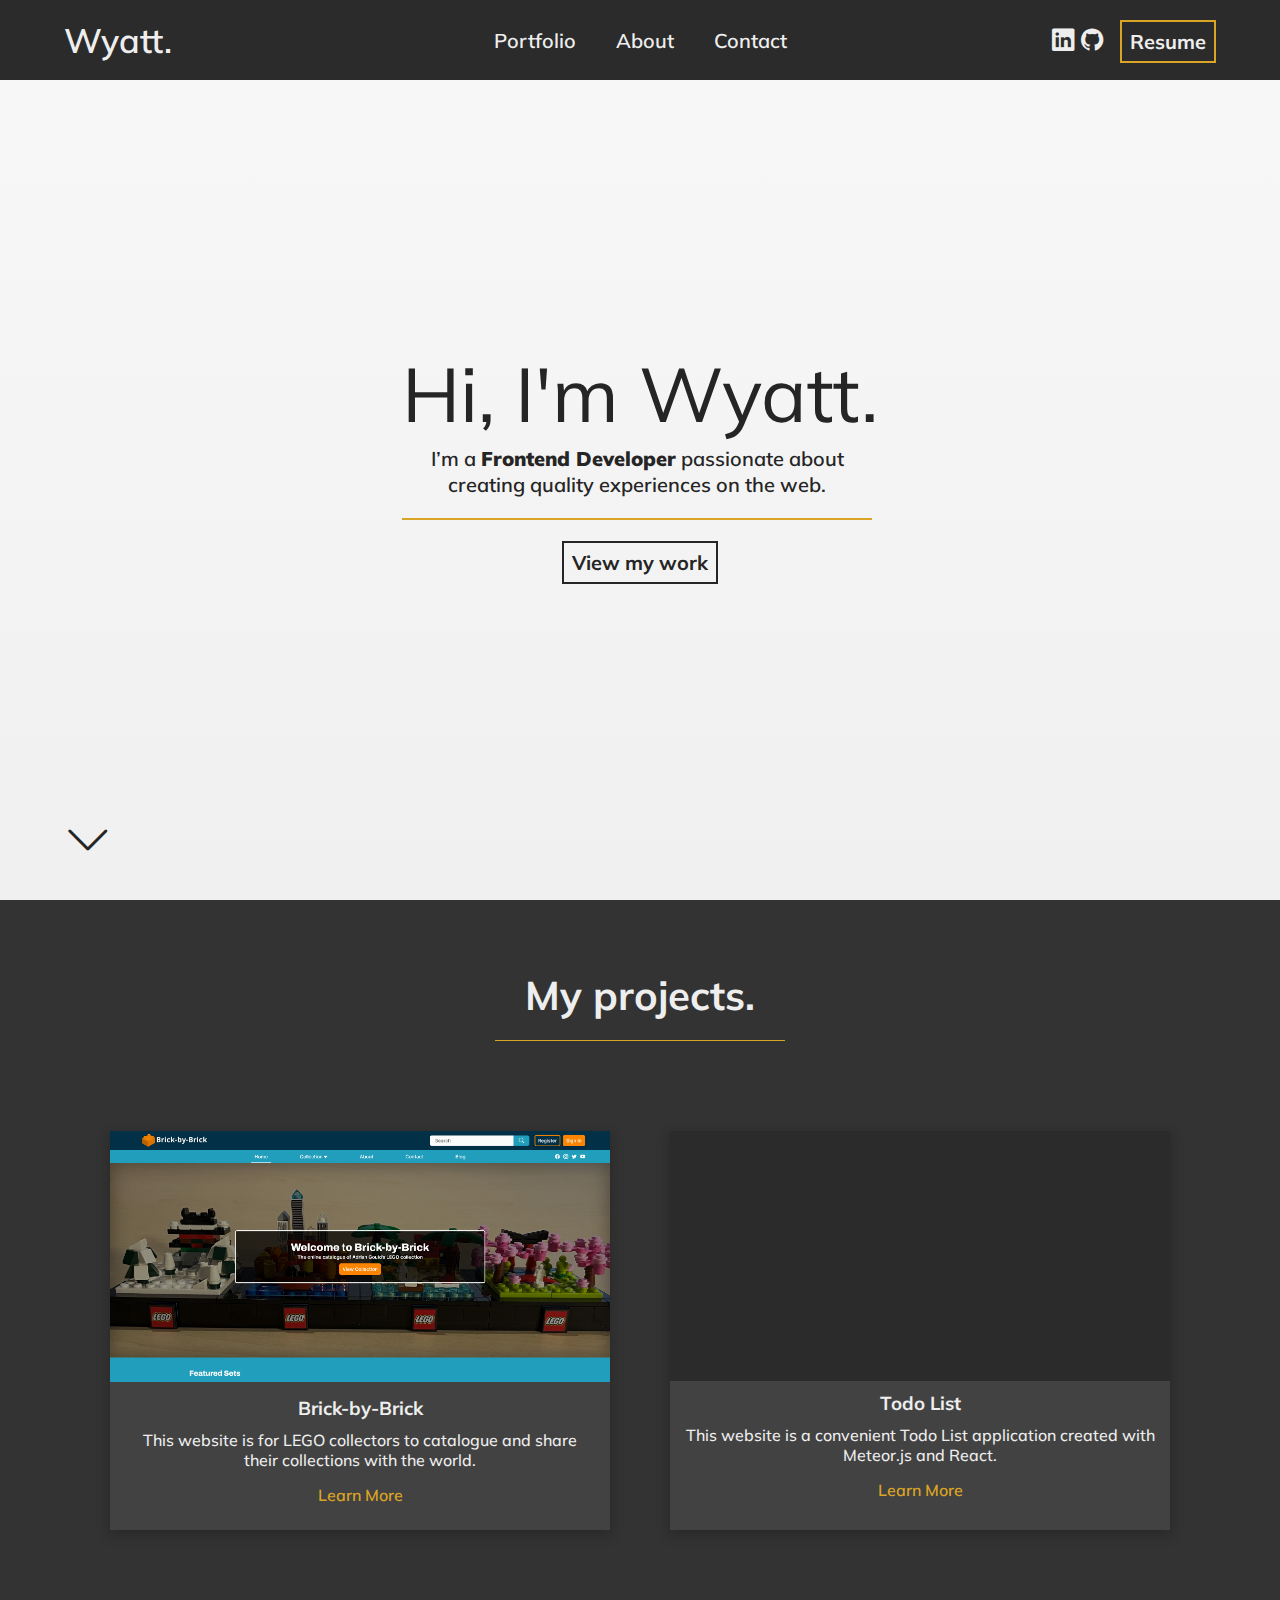
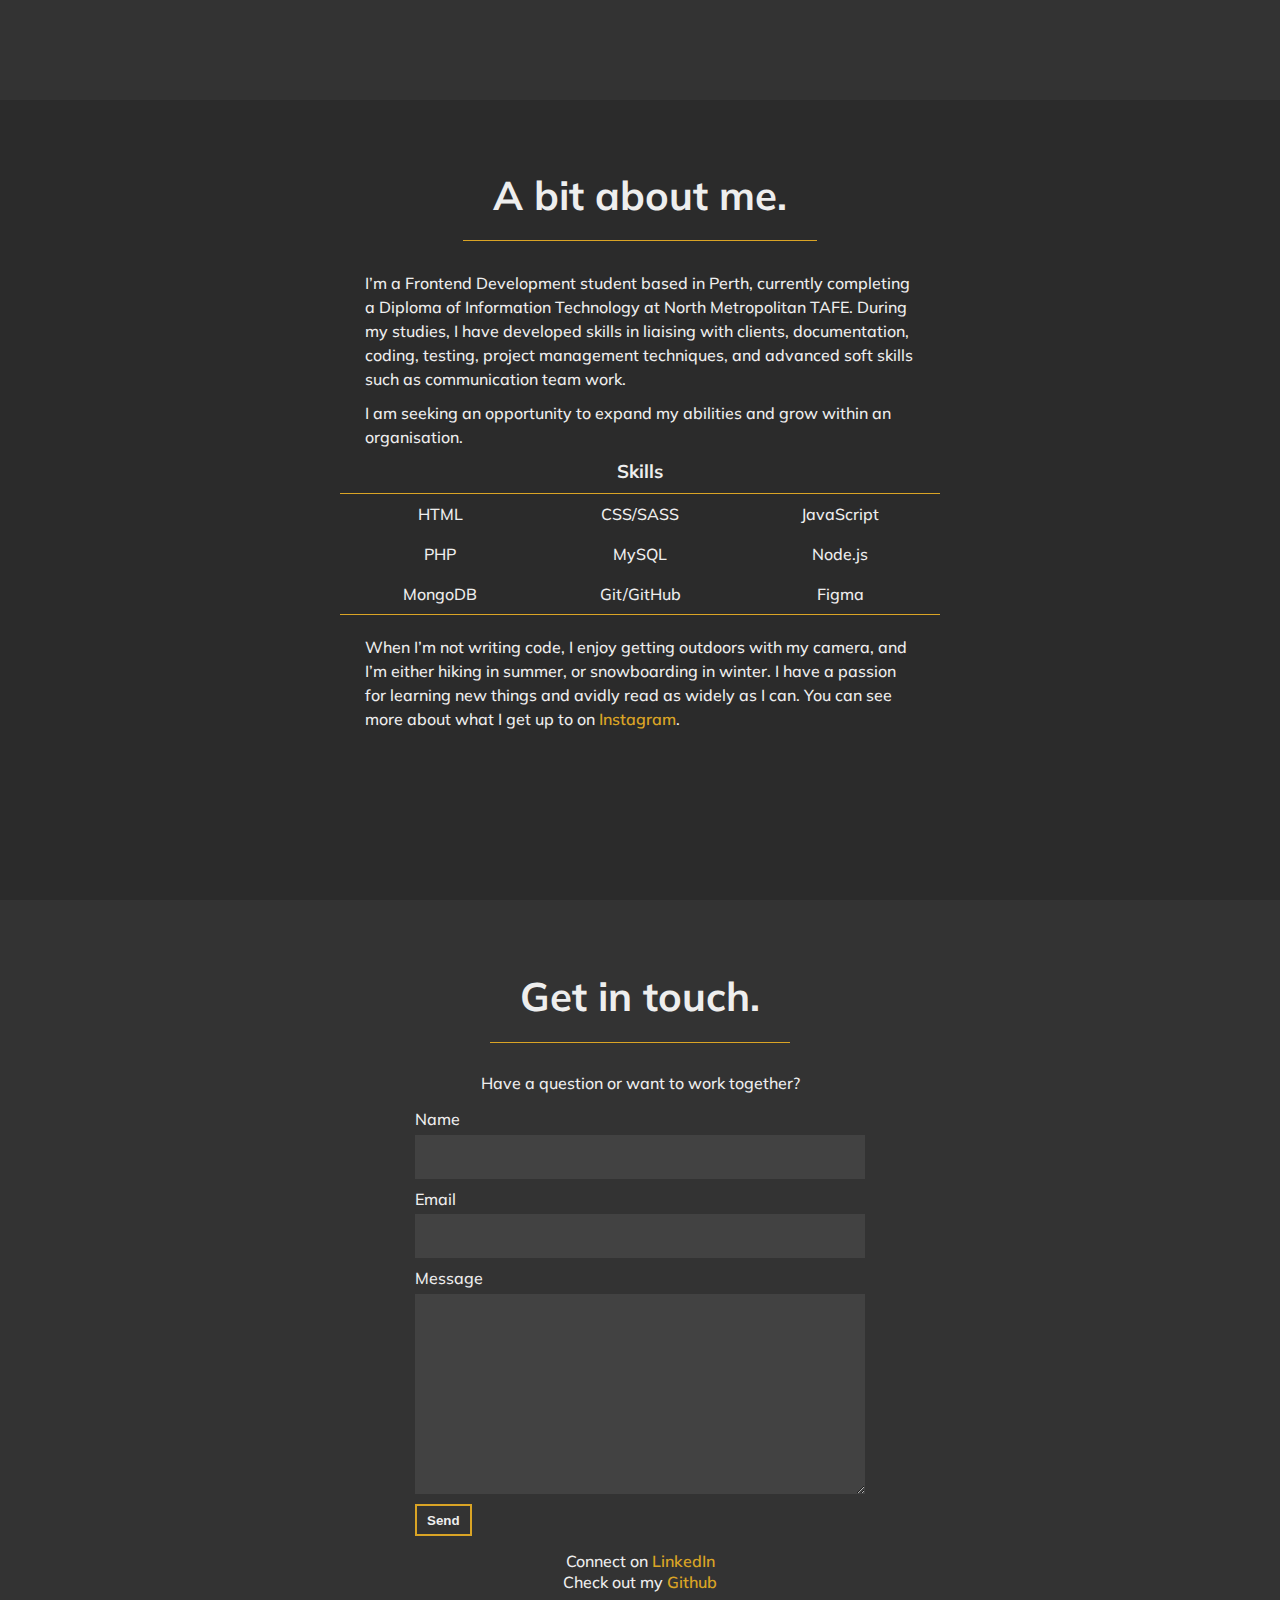
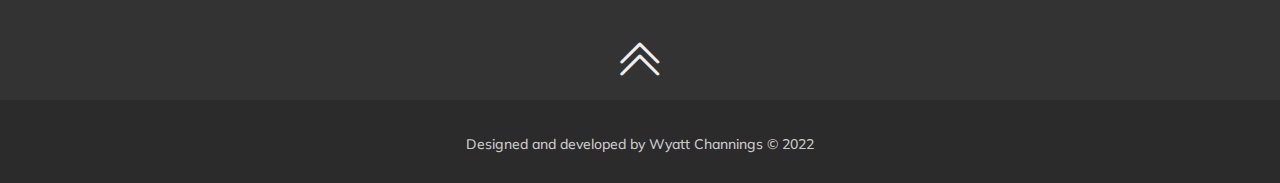
==== index.html @ 1bb948c7 "Update CSS styles and add JavaScript" ====
<!DOCTYPE html>
<html lang="en">

<head>
    <meta charset="UTF-8">
    <meta http-equiv="X-UA-Compatible" content="IE=edge">
    <meta name="viewport" content="width=device-width, initial-scale=1.0">
    <link rel="stylesheet" href="./css/styles.css">
    <link rel="stylesheet" href="https://cdn.jsdelivr.net/npm/bootstrap-icons@1.9.1/font/bootstrap-icons.css">
    <title>Wyatt Channings</title>
</head>

<body>
    <main>
        <header>
            <div class="container">
                <nav>
                    <a class="logo" href="#">Wyatt.</a>
                    <ul id="navLinks">
                        <li><a class="link" href="#portfolio">Portfolio</a></li>
                        <li><a class="link" href="#about">About</a></li>
                        <li><a class="link" href="#contact">Contact</a></li>
                    </ul>
                    <div>
                        <a class="icon" href="https://www.linkedin.com/in/wyatt-channings/" target="_blank"
                            rel="noopener noreferrer" aria-label="LinkedIn" title="LinkedIn"><i
                                class="bi bi-linkedin"></i></a>
                        <a class="icon" href="https://github.com/00Wyatt" target="_blank" rel="noopener noreferrer"
                            aria-label="GitHub" title="GitHub"><i class="bi bi-github"></i></a>
                        <a class="resume btn btn-primary" href="#">Resume</a>
                    </div>
                    <a id="hamburger" class="hamburger" href="#"><i class="bi bi-list"></i></a>
                </nav>
            </div>
        </header>
        <section id="hero" class="hero">
            <div class="container">
                <div class="content">
                    <h1>Hi, I'm Wyatt.</h1>
                    <p>
                        I’m a <span>Frontend Developer</span> passionate about
                        creating quality experiences on the web.
                    </p>
                    <a class="btn btn-grey" href="#portfolio">View my work</a>
                </div>
                <div class="chevron">
                    <i class="bi bi-chevron-down"></i>
                </div>
            </div>
        </section>
        <section id="portfolio" class="portfolio">
            <div class="container">
                <div class="heading">
                    <h2>My projects.</h2>
                </div>
                <div class="cards">
                    <div class="card">
                        <a href="#portfolio"><img src="./assets/bb-screenshot.png" alt="Brick-by-Brick screenshot."></a>
                        <div class="card-text">
                            <h3><a class="link" href="https://00wyatt.github.io/brick-by-brick-prototype/"
                                    target="_blank" rel="noopener noreferrer">Brick-by-Brick</a></h3>
                            <p>This website is for LEGO collectors to catalogue and share their collections with the
                                world.</p>
                            <a class="link-u" href="#">Learn More</a>
                        </div>
                    </div>
                    <div class="card">
                        <div class="placeholder"></div>
                        <div class="card-text">
                            <h3><a class="link" href="#">Todo List</a></h3>
                            <p>This website is a convenient Todo List application created with Meteor.js and React.</p>
                            <a class="link-u" href="#">Learn More</a>
                        </div>
                    </div>
                </div>
            </div>
        </section>
        <section id="about" class="about">
            <div class="container">
                <div class="heading">
                    <h2>A bit about me.</h2>
                </div>
                <div class="content">
                    <p>I’m a Frontend Development student based in Perth, currently completing a Diploma of
                        Information
                        Technology at North Metropolitan TAFE. During my studies, I have developed skills in
                        liaising
                        with clients, documentation, coding, testing, project management techniques, and advanced
                        soft
                        skills such as communication team work.</p>
                    <p>I am seeking an opportunity to expand my abilities and grow within an organisation.</p>
                    <div>
                        <h3>Skills</h3>
                        <ul class="skills">
                            <li>HTML</li>
                            <li>CSS/SASS</li>
                            <li>JavaScript</li>
                            <li>PHP</li>
                            <li>MySQL</li>
                            <li>Node.js</li>
                            <li>MongoDB</li>
                            <li>Git/GitHub</li>
                            <li>Figma</li>
                        </ul>
                    </div>
                    <p>When I’m not writing code, I enjoy getting outdoors with my camera, and I’m either hiking in
                        summer, or snowboarding in winter. I have a passion for learning new things and avidly read
                        as
                        widely as I can. You can see more about what I get up to on <a class="link-u"
                            href="https://www.instagram.com/wyatt.channings/" target="_blank"
                            rel="noopener noreferrer">Instagram</a>.</p>
                </div>
            </div>
        </section>
        <section id="contact" class="contact">
            <div class="container">
                <div class="heading">
                    <h2>Get in touch.</h2>
                </div>
                <div class="content">
                    <p>Have a question or want to work together?</p>
                    <form id="form" action="https://formsubmit.co/wyattchannings+site@gmail.com" method="POST">
                        <!-- Redirect -->
                        <input type="hidden" name="_next" value="https://wyattchannings.com#contact">
                        <!-- Honeypot -->
                        <input type="text" name="_honey" style="display:none">
                        <!-- Disable reCAPTCHA -->
                        <input type="hidden" name="_captcha" value="false">
                        <!-- Email template -->
                        <input type="hidden" name="_template" value="box">
                        <label for="name">Name</label>
                        <input type="text" id="name" name="name" required>
                        <label for="email">Email</label>
                        <input type="email" id="email" name="email" required>
                        <label for="message">Message</label>
                        <textarea id="message" name="message" required></textarea>
                        <button class="btn btn-primary" type="submit">Send</button>
                    </form>
                    <p>Connect on <a class="link-u" href="https://www.linkedin.com/in/wyatt-channings/" target="_blank"
                            rel="noopener noreferrer">LinkedIn</a></p>
                    <p>Check out my <a class="link-u" href="https://github.com/00Wyatt" target="_blank"
                            rel="noopener noreferrer">Github</a></p>
                </div>
            </div>
            <div class="chevron">
                <a href="#"><i class="bi bi-chevron-double-up"></i></a>
            </div>
        </section>
        <footer>
            <div class="container">
                <p>Designed and developed by Wyatt Channings © 2022</p>
            </div>
        </footer>
    </main>
    <script src="./js/script.js"></script>
</body>

</html>
---- css/styles.css ----
@import url("https://fonts.googleapis.com/css2?family=Mulish:wght@300;400;500;600;700;800;900&display=swap");

/* CSS Custom Properties */
:root {
    --background-0: #2b2b2b;
    --background-1: #333333;
    --background-hero: #f0f0f0;
    --background-card: #424242;
    --text-white: #eee;
    --text-grey-0: #252525;
    --text-grey-1: #cacaca;
    --primary: #daa425;
    --secondary: #00b0ef;
    --scroll-thumb: #6d6d6d;
    --scroll-thumb-h: #929292;
    --header-height: 80px;
}

/* Boilerplate */

html {
    font-size: 100%;
    box-sizing: border-box;
    scroll-behavior: smooth;
}
*,
*::before,
*::after {
    box-sizing: inherit;
    margin: 0;
    padding: 0;
}
body {
    color: var(--text-white);
    font-family: "Mulish", sans-serif;
    font-size: 1rem; /* 16px */
    font-weight: 500;
}
a,
a:visited,
a:active {
    text-decoration: none;
}
li {
    list-style: none;
}

/* Globals */

h2 {
    font-size: 1.875rem; /* 30px */
}
.container {
    width: 90%;
    margin: 0 auto;
    display: grid;
}
.heading {
    margin: 70px auto 30px;
    padding: 0 30px 20px;
    border-bottom: 1px solid var(--primary);
}
.content {
    justify-self: center;
    margin-bottom: 60px;
}
.icon {
    margin-right: 2px;
    color: var(--text-white);
    font-size: 1.4rem;
    transition: color 150ms ease-in-out;
}
.icon:hover {
    color: var(--primary);
}
.link {
    color: var(--text-white);
    transition: color 150ms ease-in-out;
}
.link:hover {
    color: var(--primary);
}
.link-u {
    color: var(--primary);
    font-weight: 600;
}
.link-u:hover {
    text-decoration: underline;
}
.btn {
    background: none;
    padding: 7px 8px;
    font-weight: 700;
    transition: all 150ms ease-in-out;
}
.btn-primary {
    color: var(--text-white);
    border: 2px solid var(--primary);
}
.btn-primary:hover {
    background: var(--primary);
    color: var(--background-0);
}
.btn-grey {
    color: var(--text-grey-0);
    border: 2px solid var(--text-grey-0);
}
.btn-grey:hover {
    background: var(--text-grey-0);
    color: var(--text-white);
}
.chevron {
    position: absolute;
    bottom: 0;
    font-size: 3rem; /* 48px */
}
@media all and (min-width: 500px) {
    h2 {
        font-size: 2.5rem; /* 40px */
    }
}

/* Scrollbar */

::-webkit-scrollbar {
    width: 10px;
}
::-webkit-scrollbar-track {
    background: var(--background-0);
}
::-webkit-scrollbar-thumb {
    background: var(--scroll-thumb);
    border-radius: 10px;
}
::-webkit-scrollbar-thumb:hover {
    background: var(--scroll-thumb-h);
}

/* Header */

header {
    background: var(--background-0);
}
header nav {
    display: grid;
    grid-template-columns: 1fr 1fr;
    grid-auto-rows: minmax(var(--header-height), auto);
    align-items: center;
    font-size: 1.25rem; /* 20px */
    font-weight: 600;
}
header .logo {
    justify-self: start;
    color: var(--text-white);
    font-size: 2.125rem; /* 34px */
}
header ul {
    grid-row: 2;
    display: none;
    padding-bottom: 8px;
}
header li {
    padding: 3px 0;
}
header nav > div {
    display: none;
    justify-self: end;
}
header .resume {
    margin-left: 10px;
}
header .hamburger {
    justify-self: end;
    color: var(--text-white);
    font-size: 1.75rem; /* 28px */
    transition: color 150ms ease-in-out;
}
header .hamburger:hover {
    color: var(--primary);
}
header .open {
    display: flex;
    flex-direction: column;
}
@media all and (min-width: 700px) {
    header ul {
        grid-column: 2;
        grid-row: 1;
        display: flex;
        flex-direction: row;
        justify-content: center;
        gap: 40px;
        padding-bottom: 0;
    }
    header li {
        padding: 0;
    }
    header .hamburger {
        display: none;
    }
    header .open {
        flex-direction: row;
    }
}
@media all and (min-width: 900px) {
    header nav {
        grid-template-columns: 1fr 2fr 1fr;
    }
    header nav > div {
        display: block;
    }
}

/* Hero section */

.hero {
    min-height: calc(100vh - var(--header-height));
    background: var(--background-hero);
    background-image: linear-gradient(180deg, rgba(255, 255, 255, 0.5), rgba(255, 255, 255, 0));
    color: var(--text-grey-0);
    position: relative;
    display: grid;
    align-items: center;
    font-size: 1.0625rem; /* 17px */
    text-align: center;
}
.hero .content {
    padding-bottom: 30px;
    margin-bottom: 30px;
}
.hero h1 {
    margin-bottom: 5px;
    font-size: 3.5rem; /* 56px */
    font-weight: 400;
}
.hero p {
    max-width: 29.375rem; /* 470px */
    margin-bottom: 30px;
    padding-bottom: 20px;
    border-bottom: 2px solid var(--primary);
    font-weight: 600;
    line-height: 1.3;
}
.hero p span {
    font-weight: 900;
}
.hero a {
    justify-self: center;
}
.hero .chevron {
    margin-bottom: 30px;
}
@media all and (min-width: 500px) {
    .hero {
        font-size: 1.25rem; /* 20px */
    }
    .hero h1 {
        font-size: 4.25rem; /* 68px */
    }
}
@media all and (min-width: 900px) {
    .hero .content {
        padding: 0 50px 30px;
    }
    .hero h1 {
        font-size: 4.75rem; /* 76px */
    }
}

/* Portfolio section */

.portfolio {
    min-height: 800px;
    background: var(--background-1);
    text-align: center;
}
.portfolio .cards {
    margin: 20px 0 60px;
    display: flex;
    flex-direction: column;
    justify-content: center;
    gap: 60px;
}
.portfolio .card {
    margin: 0 auto;
    max-width: 500px;
    background: var(--background-card);
    box-shadow: 0 4px 12px 2px rgba(0, 0, 0, 0.2);
    transition: 0.3s;
    overflow: hidden;
}
.portfolio .card:hover {
    transform: scale(1.01);
    box-shadow: 0 6px 20px 5px rgba(0, 0, 0, 0.3);
}
.portfolio img {
    width: 100%;
    transition: 0.6s;
}
.portfolio img:hover {
    transform: scale(1.01);
}
.portfolio .placeholder {
    height: 250px;
    background: var(--background-0);
}
.portfolio .card-text {
    padding: 10px 15px 25px;
}
.portfolio h3 {
    margin-bottom: 10px;
}
.portfolio h3:hover {
    color: var(--primary);
}
.portfolio p {
    margin-bottom: 15px;
}
@media all and (min-width: 900px) {
    .portfolio .cards {
        margin: 60px 0;
        flex-direction: row;
    }
    .portfolio .card {
        margin: 0;
    }
}

/* About section */

.about {
    min-height: 800px;
    background: var(--background-0);
}
.about .content {
    max-width: 600px;
}
.about p {
    margin-bottom: 10px;
    padding: 0 25px;
    line-height: 1.5;
}
.about h3 {
    text-align: center;
    margin: 10px 0;
}
.about .skills {
    margin-bottom: 20px;
    display: grid;
    border-top: 1px solid var(--primary);
    border-bottom: 1px solid var(--primary);
}
.about .skills li {
    padding: 5px 0;
    text-align: center;
}
@media all and (min-width: 500px) {
    .about .skills li {
        padding: 10px 20px;
    }
    .about .skills {
        grid-template-columns: 1fr 1fr 1fr;
    }
}

/* Contact section */

.contact {
    min-height: 800px;
    background: var(--background-1);
    position: relative;
    text-align: center;
    line-height: 1.3;
}
.contact .content {
    width: 100%;
}
.contact form {
    display: grid;
    margin: 15px 0;
}
.contact label {
    margin-bottom: 5px;
    text-align: start;
}
.contact input,
.contact textarea {
    width: 100%;
    background: var(--background-card);
    color: var(--text-white);
    margin-bottom: 10px;
    padding: 12px;
    border: none;
    font-size: inherit;
    font-family: inherit;
}
.contact textarea {
    min-height: 200px;
}
.contact button {
    justify-self: start;
    padding: 7px 10px 6px;
    cursor: pointer;
}
.contact > a {
    color: var(--text-white);
    transition: color 150ms ease-in-out;
}
.contact > a:hover {
    color: var(--primary);
}
.contact .chevron {
    width: 100%;
    margin-bottom: 10px;
}
.contact .chevron a {
    color: var(--text-white);
    transition: color 150ms ease-in-out;
}
.contact .chevron a:hover {
    color: var(--primary);
}
@media all and (min-width: 500px) {
    .contact .content {
        width: 450px;
    }
}

/* Footer */

footer {
    background: var(--background-0);
    color: var(--text-grey-1);
    text-align: center;
    font-size: 0.875rem; /* 14px */
}
footer p {
    margin: 35px 0 30px;
}

/*
    Add working contact form
    Finish about section
   
    Figure out how to display portfolio project descriptions

*/
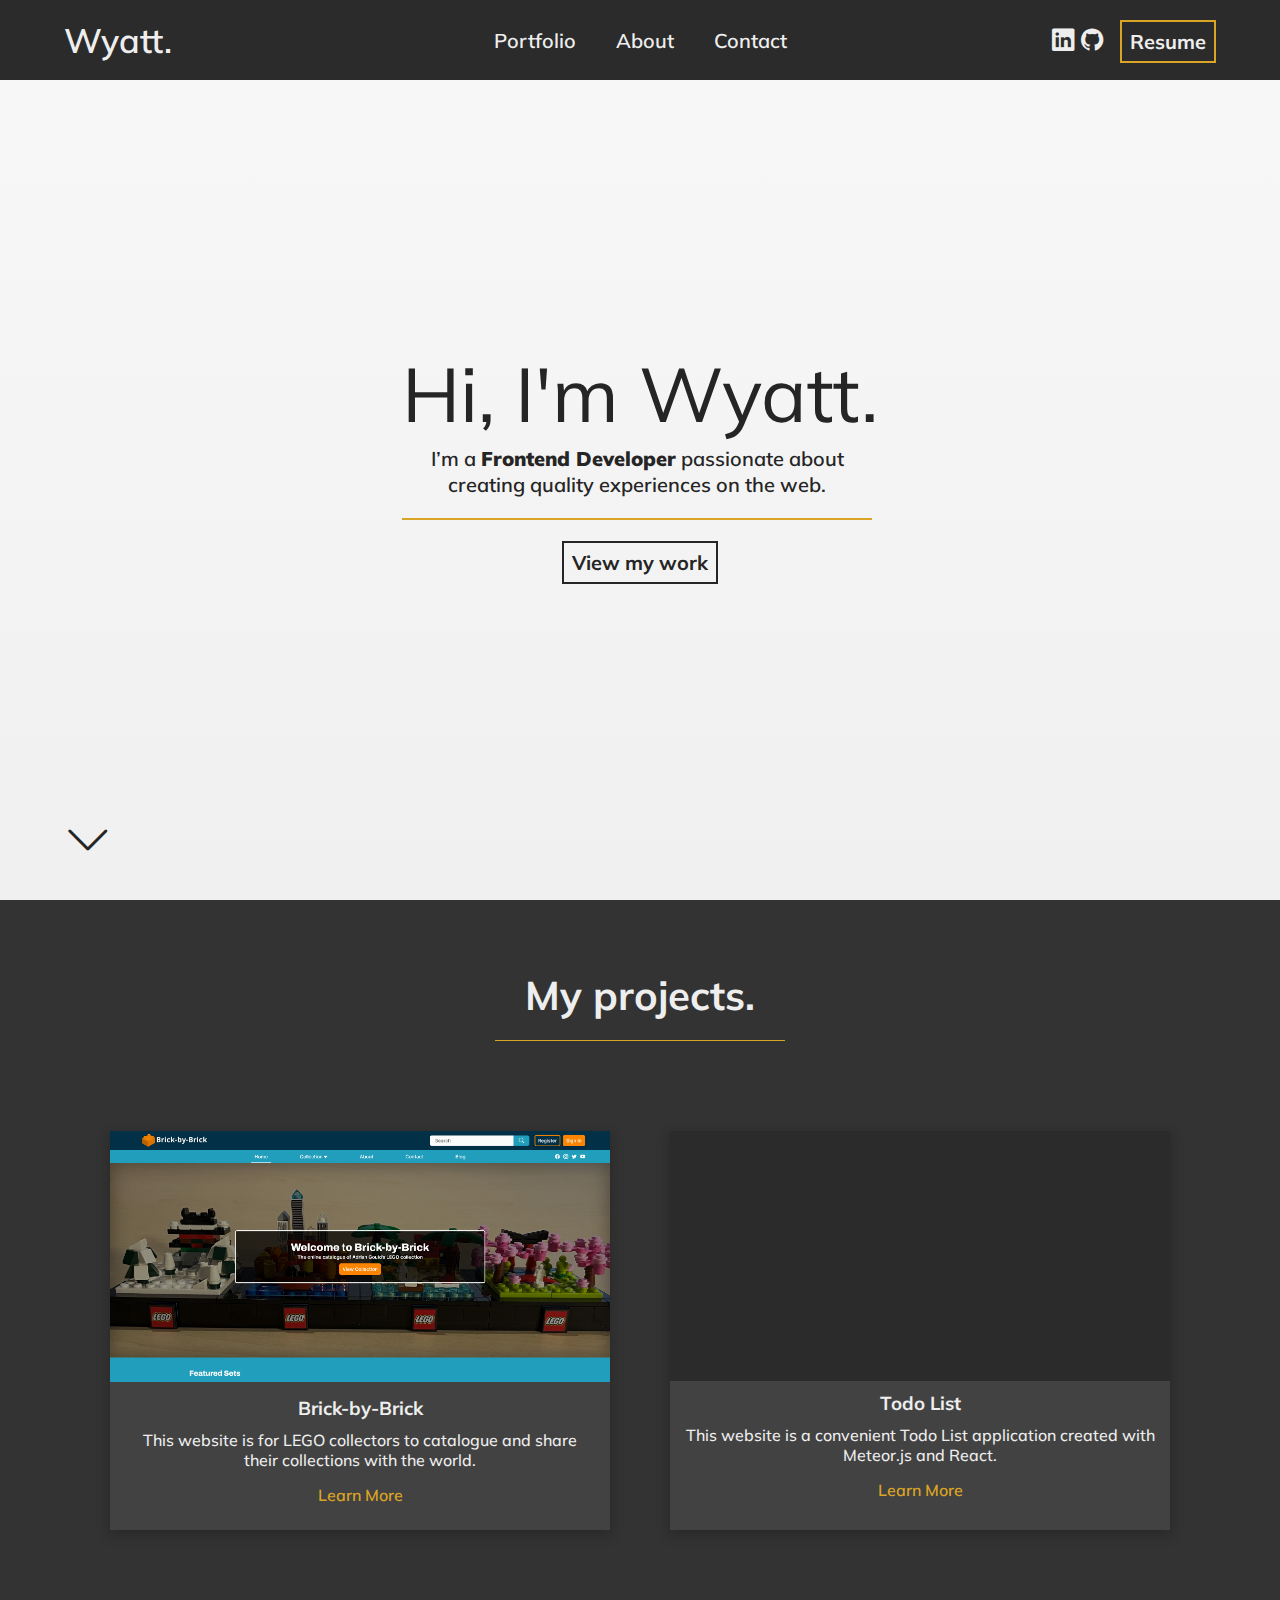
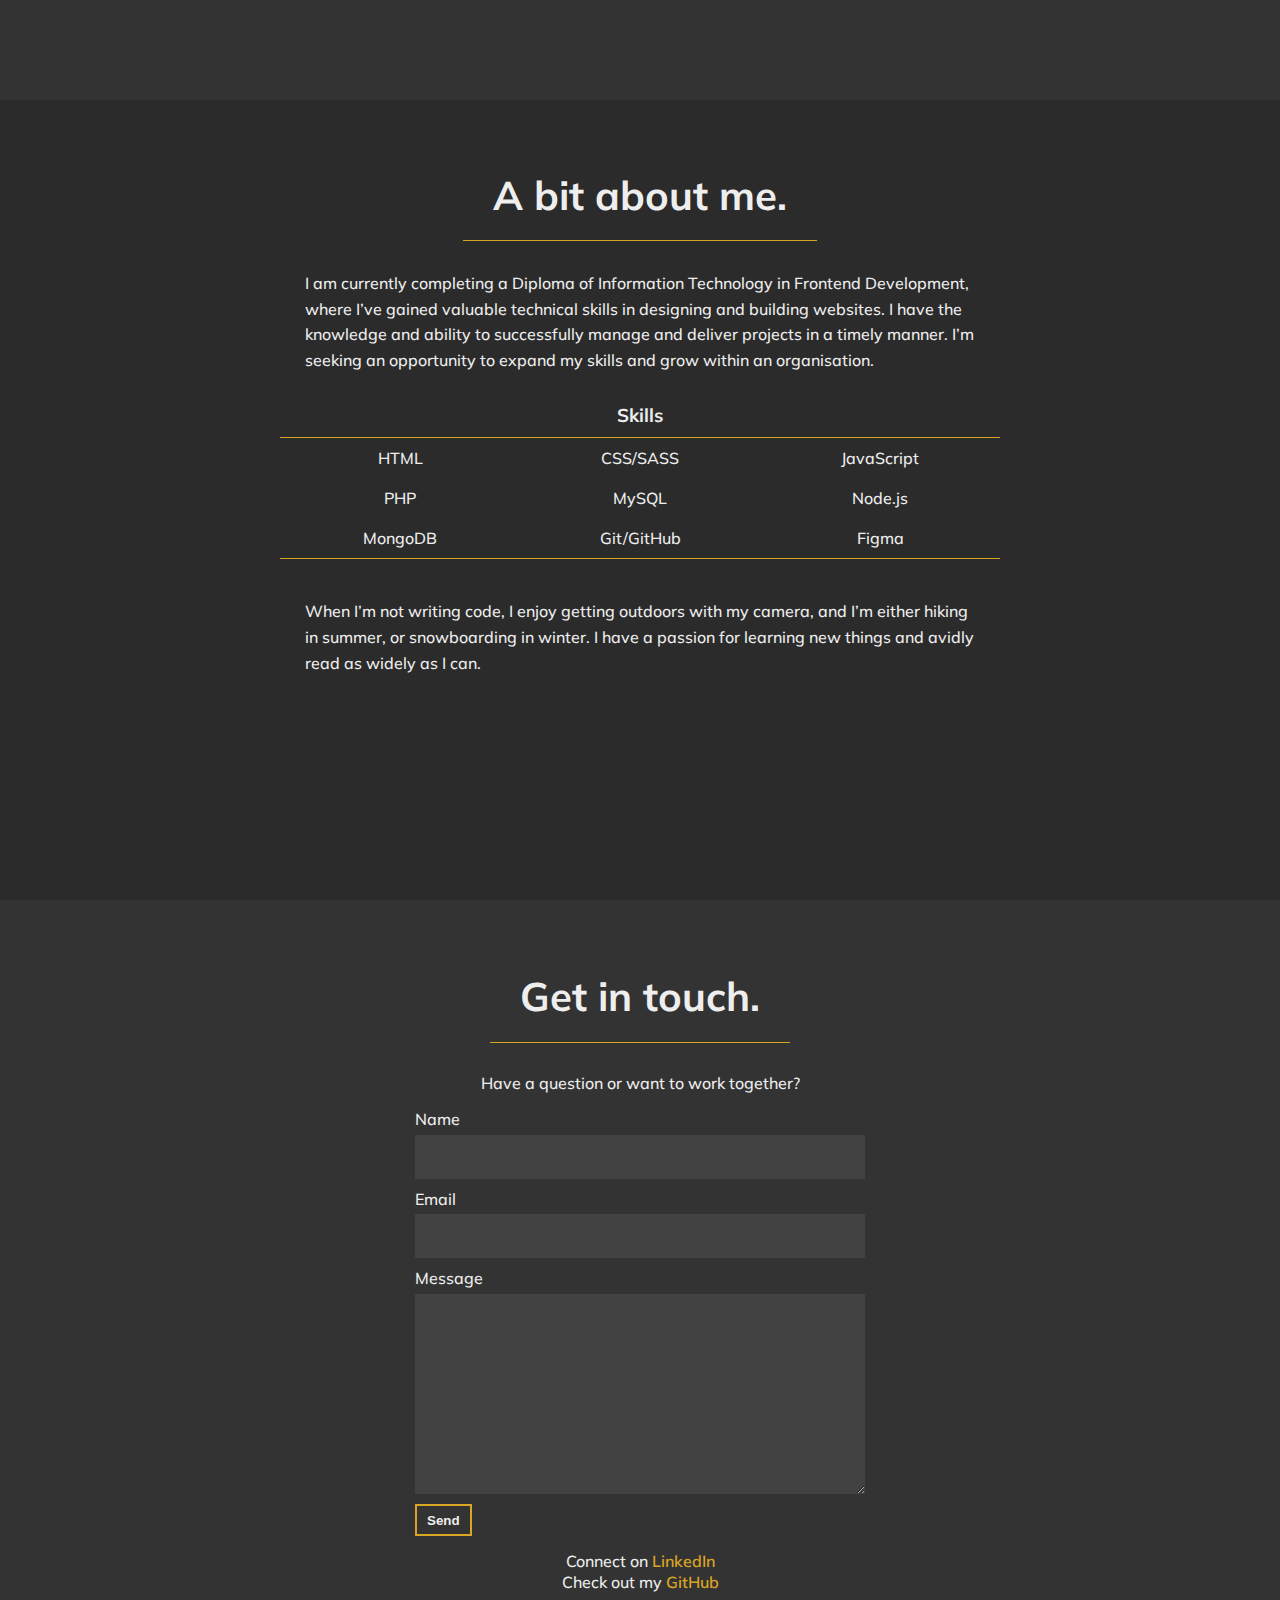
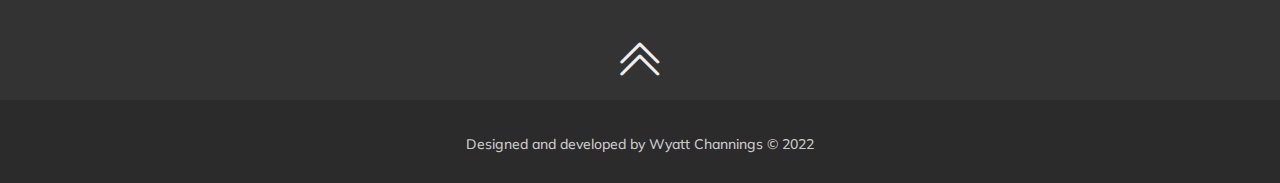
==== commit f2e1e029: "Add skip to content link" ====
--- a/index.html
+++ b/index.html
@@ -13,6 +13,7 @@
 <body>
     <main>
         <header>
+            <a class="skip-link" href='#hero'>Skip to content</a>
             <div class="container">
                 <nav>
                     <a class="logo" href="#">Wyatt.</a>
@@ -81,14 +82,11 @@
                     <h2>A bit about me.</h2>
                 </div>
                 <div class="content">
-                    <p>I’m a Frontend Development student based in Perth, currently completing a Diploma of
-                        Information
-                        Technology at North Metropolitan TAFE. During my studies, I have developed skills in
-                        liaising
-                        with clients, documentation, coding, testing, project management techniques, and advanced
-                        soft
-                        skills such as communication team work.</p>
-                    <p>I am seeking an opportunity to expand my abilities and grow within an organisation.</p>
+                    <p>I am currently completing a Diploma of Information Technology in Frontend Development, where I’ve
+                        gained valuable technical skills in designing and building websites. I have the knowledge and
+                        ability to successfully manage and deliver projects in a timely manner. I’m seeking an
+                        opportunity to expand my skills and grow within an organisation.</p>
+                    <p></p>
                     <div>
                         <h3>Skills</h3>
                         <ul class="skills">
@@ -105,10 +103,7 @@
                     </div>
                     <p>When I’m not writing code, I enjoy getting outdoors with my camera, and I’m either hiking in
                         summer, or snowboarding in winter. I have a passion for learning new things and avidly read
-                        as
-                        widely as I can. You can see more about what I get up to on <a class="link-u"
-                            href="https://www.instagram.com/wyatt.channings/" target="_blank"
-                            rel="noopener noreferrer">Instagram</a>.</p>
+                        as widely as I can.</p>
                 </div>
             </div>
         </section>
@@ -119,7 +114,7 @@
                 </div>
                 <div class="content">
                     <p>Have a question or want to work together?</p>
-                    <form id="form" action="https://formsubmit.co/wyattchannings+site@gmail.com" method="POST">
+                    <form id="form" action="https://formsubmit.co/3c68556da94d174965e6408ddc34e238" method="POST">
                         <!-- Redirect -->
                         <input type="hidden" name="_next" value="https://wyattchannings.com#contact">
                         <!-- Honeypot -->
@@ -139,7 +134,7 @@
                     <p>Connect on <a class="link-u" href="https://www.linkedin.com/in/wyatt-channings/" target="_blank"
                             rel="noopener noreferrer">LinkedIn</a></p>
                     <p>Check out my <a class="link-u" href="https://github.com/00Wyatt" target="_blank"
-                            rel="noopener noreferrer">Github</a></p>
+                            rel="noopener noreferrer">GitHub</a></p>
                 </div>
             </div>
             <div class="chevron">
@@ -155,4 +150,4 @@
     <script src="./js/script.js"></script>
 </body>
 
-</html>
+</html>--- a/css/styles.css
+++ b/css/styles.css
@@ -141,6 +141,19 @@
 header {
     background: var(--background-0);
 }
+header .skip-link {
+    background: var(--primary);
+    color: var(--background-0);
+    position: absolute;
+    padding: 15px 20px;
+    font-weight: 600;
+    border: 2px solid var(--background-0);
+    transform: translateY(-100%);
+    transition: transform 0.3s;
+}
+.skip-link:focus {
+    transform: translateY(0%);
+}
 header nav {
     display: grid;
     grid-template-columns: 1fr 1fr;
@@ -333,19 +346,19 @@
     background: var(--background-0);
 }
 .about .content {
-    max-width: 600px;
+    max-width: 720px;
 }
 .about p {
     margin-bottom: 10px;
     padding: 0 25px;
-    line-height: 1.5;
+    line-height: 1.6;
 }
 .about h3 {
     text-align: center;
-    margin: 10px 0;
+    margin: 30px 0 10px;
 }
 .about .skills {
-    margin-bottom: 20px;
+    margin-bottom: 40px;
     display: grid;
     border-top: 1px solid var(--primary);
     border-bottom: 1px solid var(--primary);
@@ -437,11 +450,3 @@
 footer p {
     margin: 35px 0 30px;
 }
-
-/*
-    Add working contact form
-    Finish about section
-   
-    Figure out how to display portfolio project descriptions
-
-*/
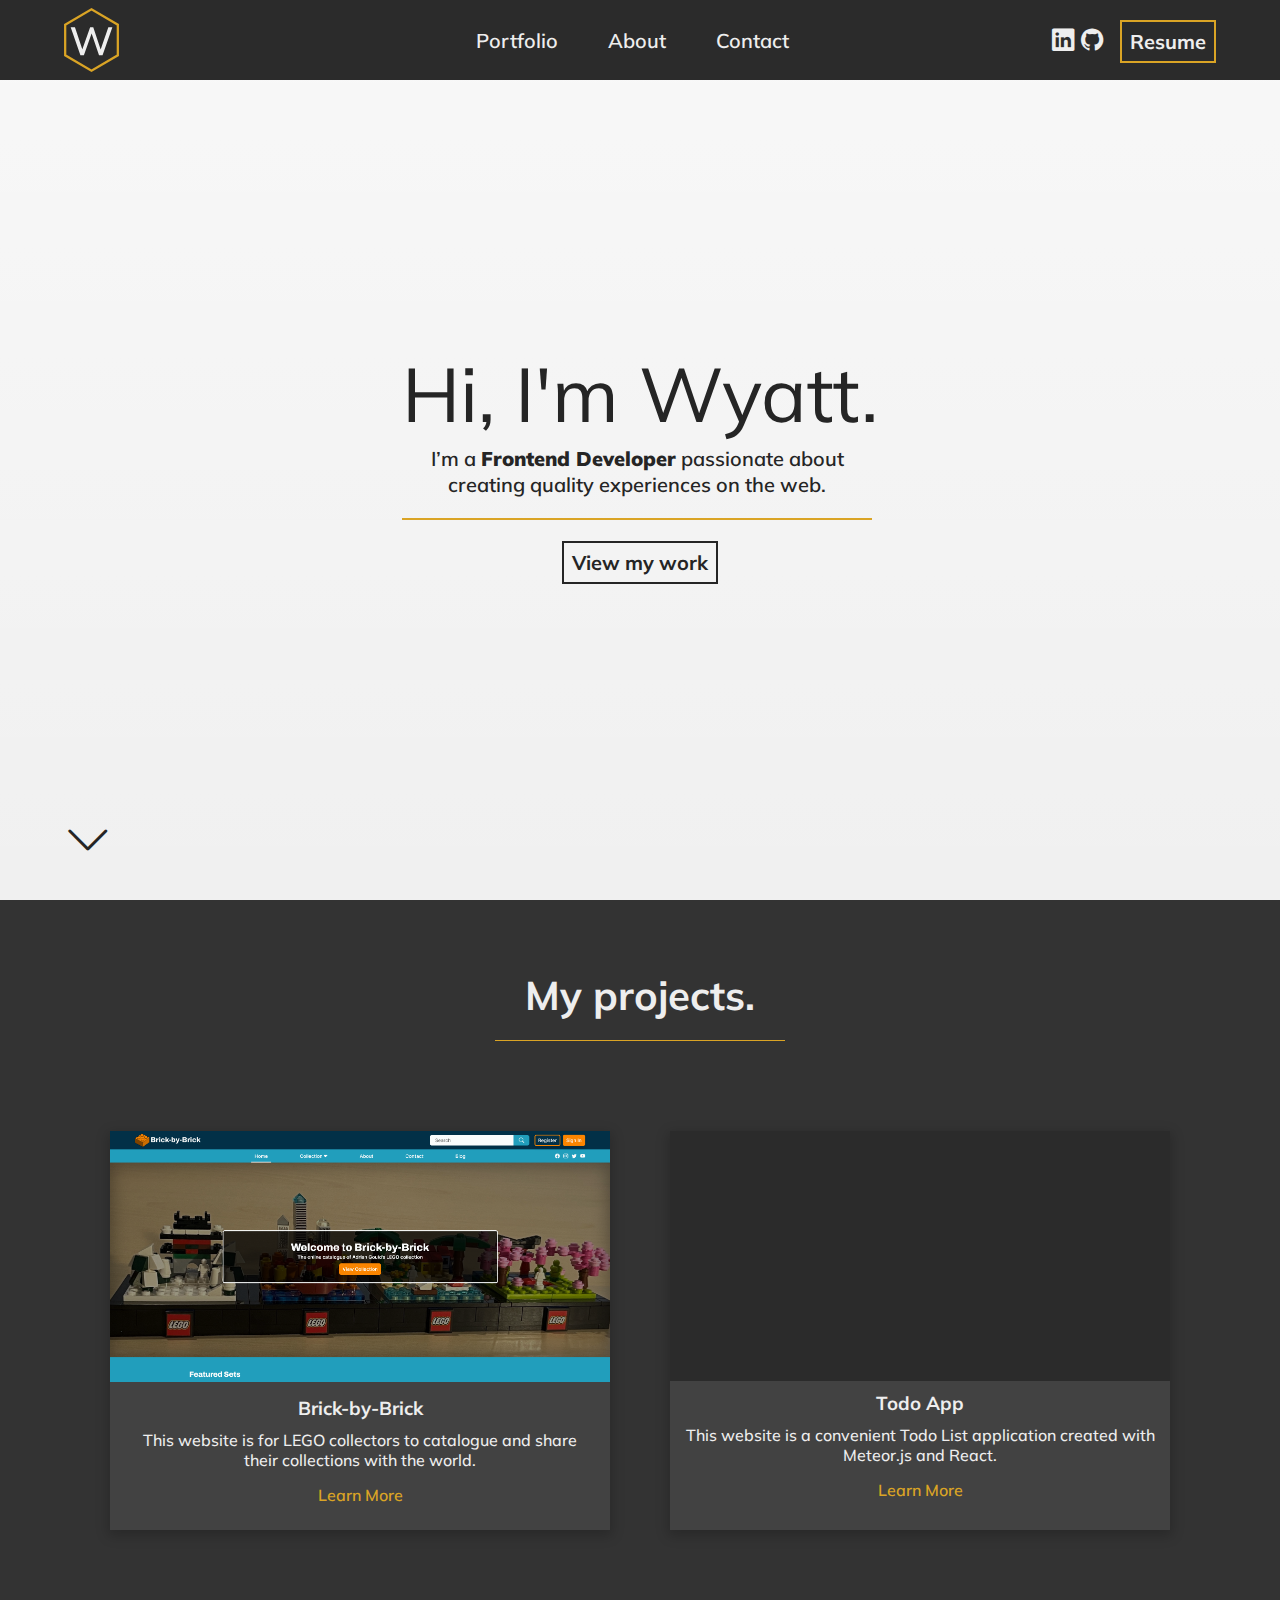
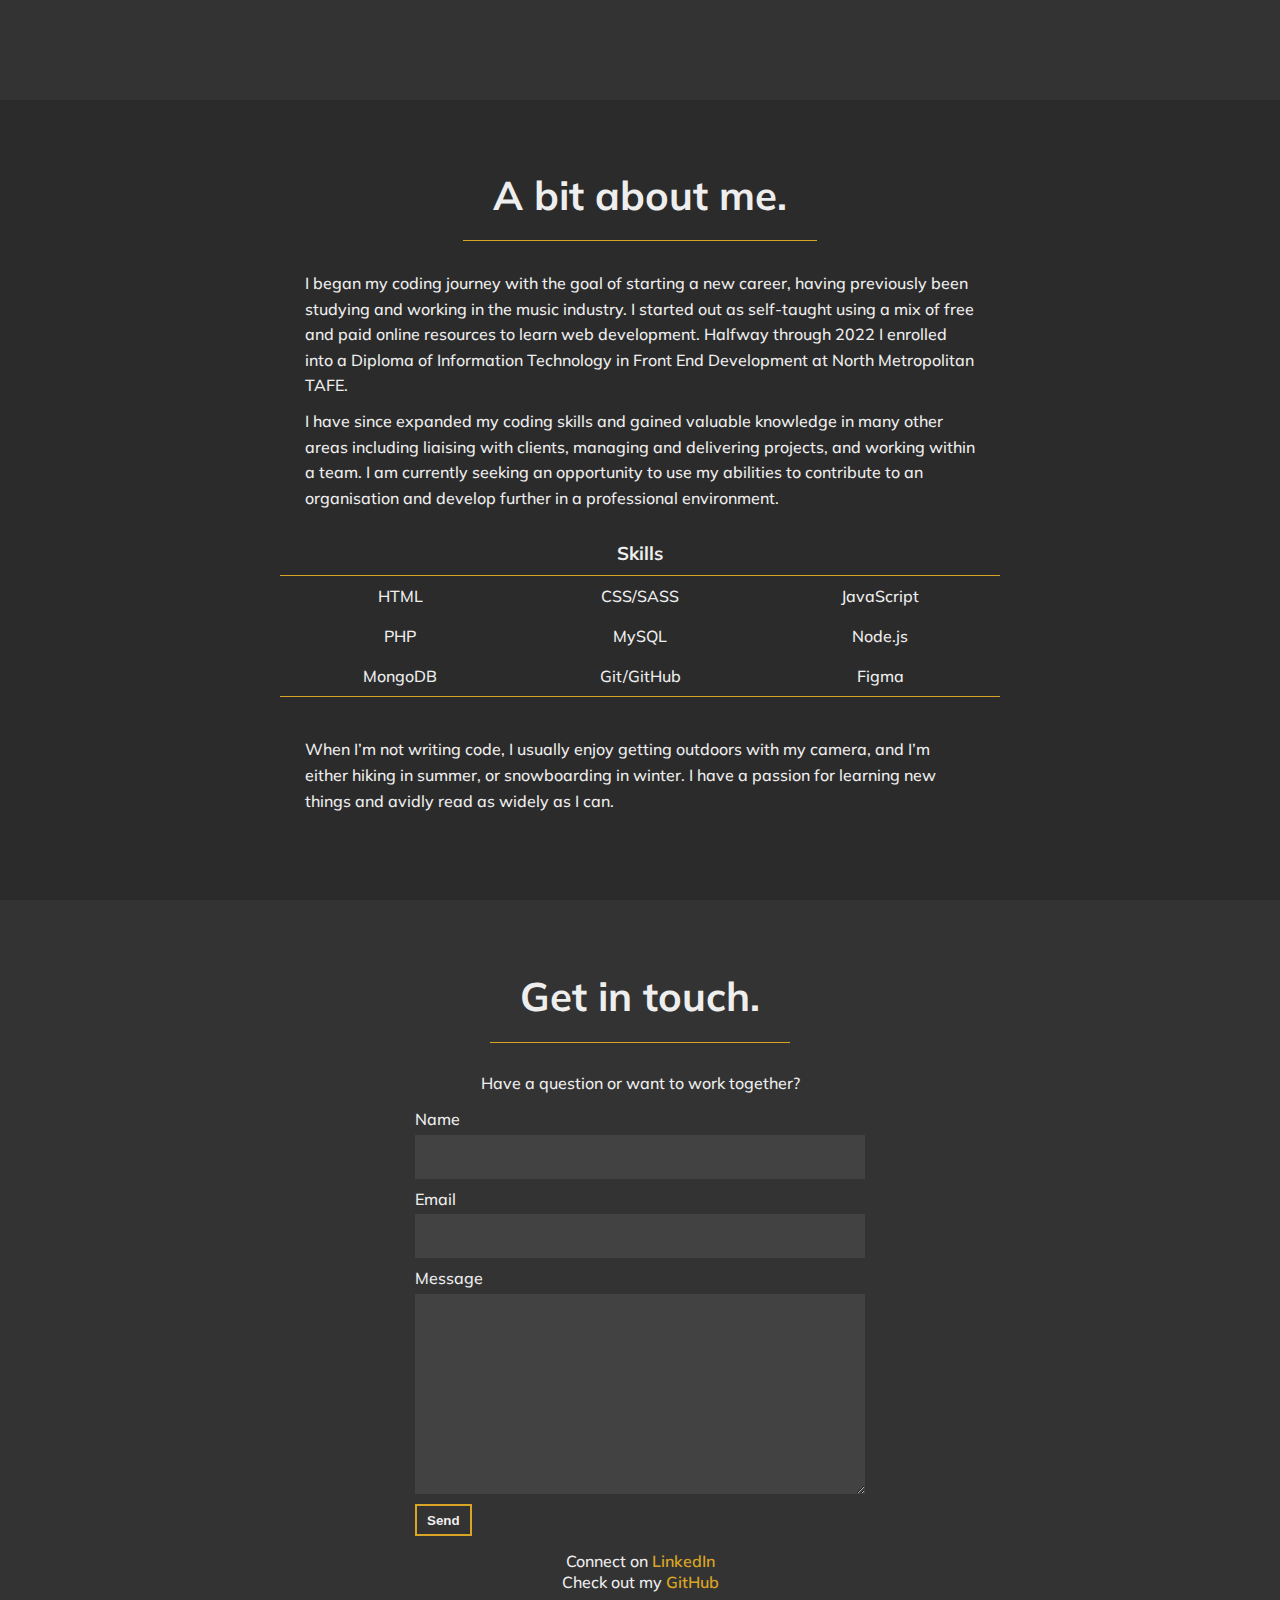
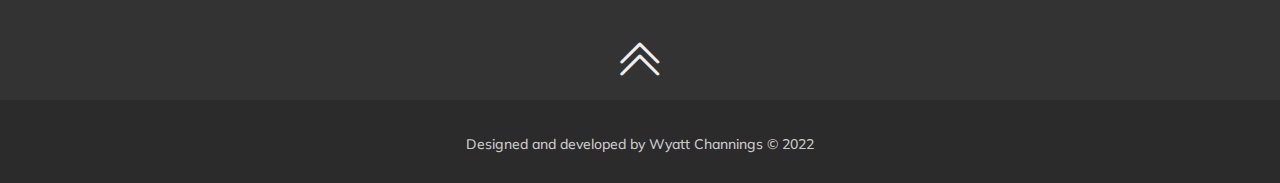
==== commit 3d2e94e1: "Add logo in header" ====
--- a/index.html
+++ b/index.html
@@ -16,7 +16,7 @@
             <a class="skip-link" href='#hero'>Skip to content</a>
             <div class="container">
                 <nav>
-                    <a class="logo" href="#">Wyatt.</a>
+                    <a class="logo" href="#"><img src="./assets/logo.svg" alt="Logo"></a>
                     <ul id="navLinks">
                         <li><a class="link" href="#portfolio">Portfolio</a></li>
                         <li><a class="link" href="#about">About</a></li>
@@ -63,12 +63,14 @@
                             <p>This website is for LEGO collectors to catalogue and share their collections with the
                                 world.</p>
                             <a class="link-u" href="#">Learn More</a>
+                            <!-- <a class="link-u" href="#">View Repository</a>
+                            <a class="link-u" href="#">View Site</a> -->
                         </div>
                     </div>
                     <div class="card">
                         <div class="placeholder"></div>
                         <div class="card-text">
-                            <h3><a class="link" href="#">Todo List</a></h3>
+                            <h3><a class="link" href="#">Todo App</a></h3>
                             <p>This website is a convenient Todo List application created with Meteor.js and React.</p>
                             <a class="link-u" href="#">Learn More</a>
                         </div>
@@ -82,11 +84,14 @@
                     <h2>A bit about me.</h2>
                 </div>
                 <div class="content">
-                    <p>I am currently completing a Diploma of Information Technology in Frontend Development, where I’ve
-                        gained valuable technical skills in designing and building websites. I have the knowledge and
-                        ability to successfully manage and deliver projects in a timely manner. I’m seeking an
-                        opportunity to expand my skills and grow within an organisation.</p>
-                    <p></p>
+                    <p>I began my coding journey with the goal of starting a new career, having previously been studying
+                        and working in the music industry. I started out as self-taught using a mix of free and paid
+                        online resources to learn web development. Halfway through 2022 I enrolled into a Diploma of
+                        Information Technology in Front End Development at North Metropolitan TAFE.</p>
+                    <p>I have since expanded my coding skills and gained valuable knowledge in many other areas
+                        including liaising with clients, managing and delivering projects, and working within a team. I
+                        am currently seeking an opportunity to use my abilities to contribute to an organisation and
+                        develop further in a professional environment.</p>
                     <div>
                         <h3>Skills</h3>
                         <ul class="skills">
@@ -101,7 +106,7 @@
                             <li>Figma</li>
                         </ul>
                     </div>
-                    <p>When I’m not writing code, I enjoy getting outdoors with my camera, and I’m either hiking in
+                    <p>When I’m not writing code, I usually enjoy getting outdoors with my camera, and I’m either hiking in
                         summer, or snowboarding in winter. I have a passion for learning new things and avidly read
                         as widely as I can.</p>
                 </div>
--- a/css/styles.css
+++ b/css/styles.css
@@ -164,13 +164,15 @@
 }
 header .logo {
     justify-self: start;
-    color: var(--text-white);
-    font-size: 2.125rem; /* 34px */
+}
+header .logo img {
+    display: block;
+    max-width: 55px;
 }
 header ul {
+    padding: 0 15px 8px 0;
     grid-row: 2;
     display: none;
-    padding-bottom: 8px;
 }
 header li {
     padding: 3px 0;
@@ -202,7 +204,7 @@
         display: flex;
         flex-direction: row;
         justify-content: center;
-        gap: 40px;
+        gap: 50px;
         padding-bottom: 0;
     }
     header li {
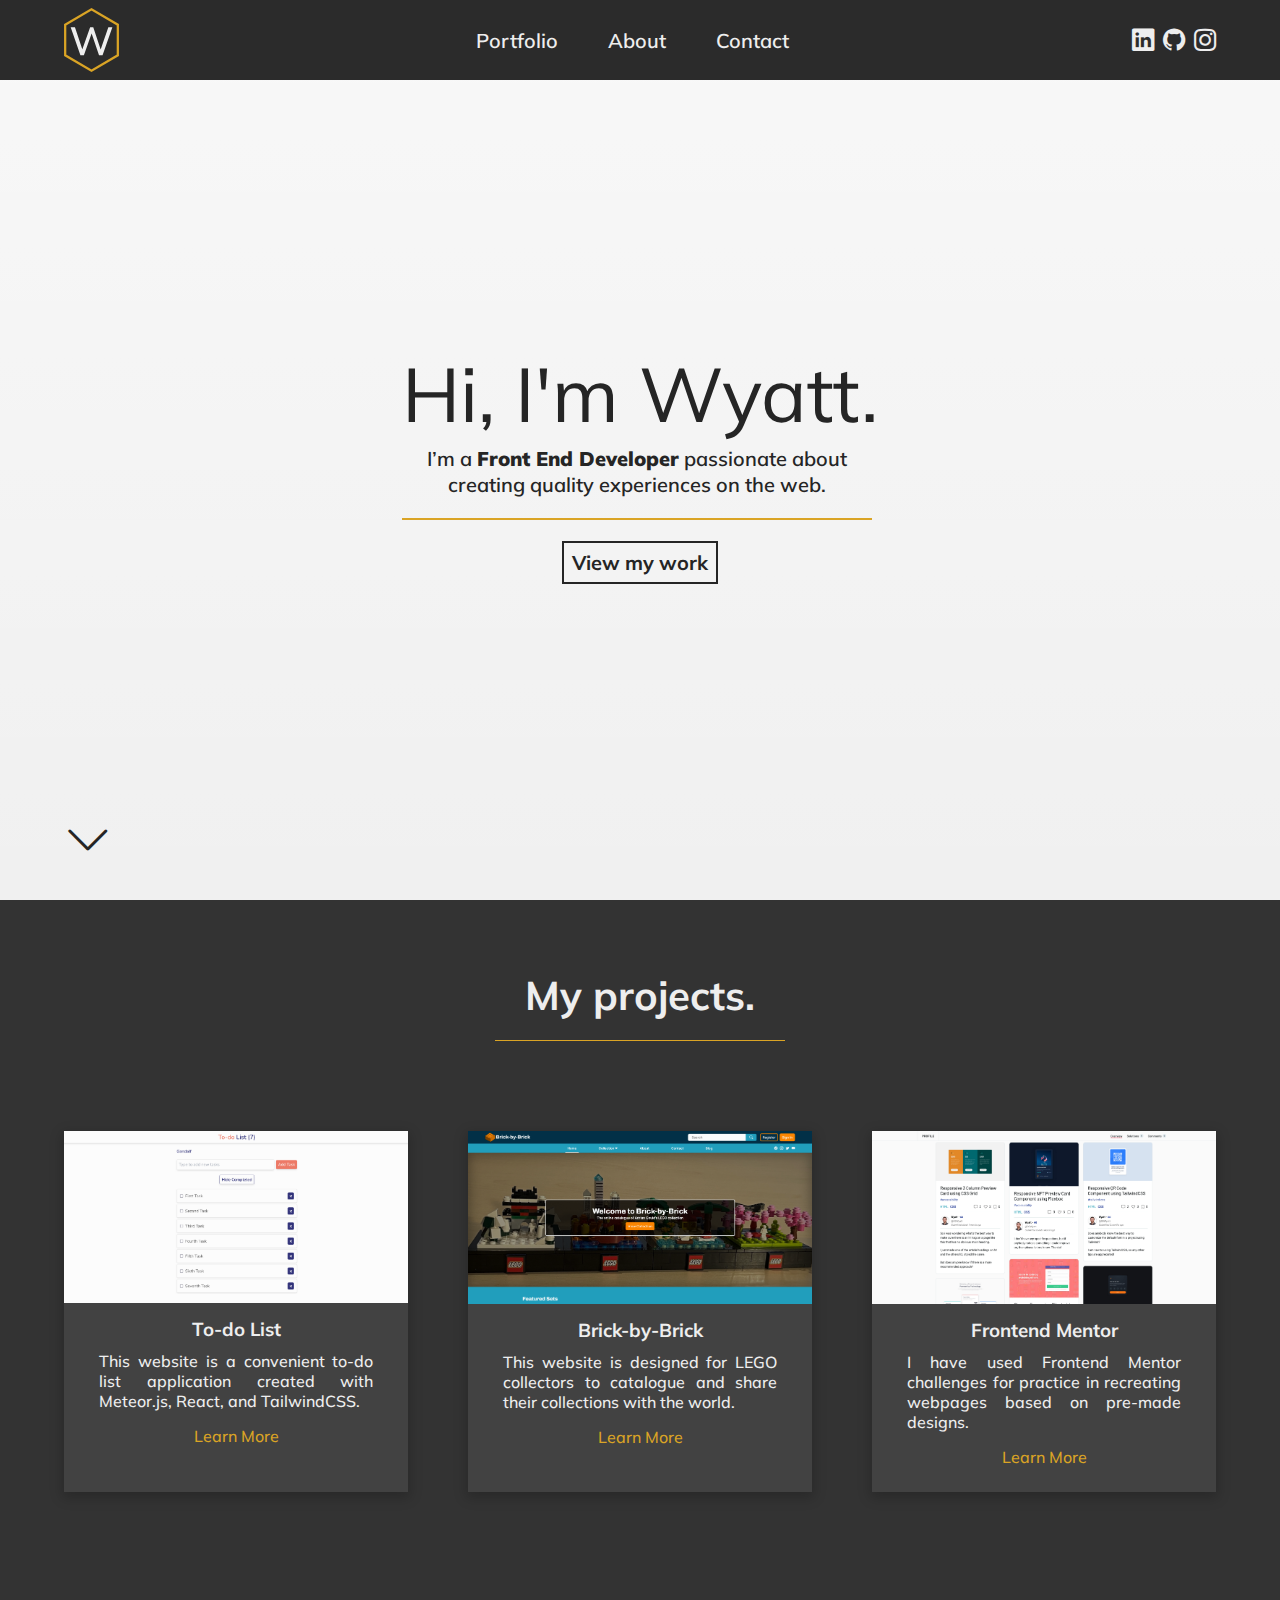
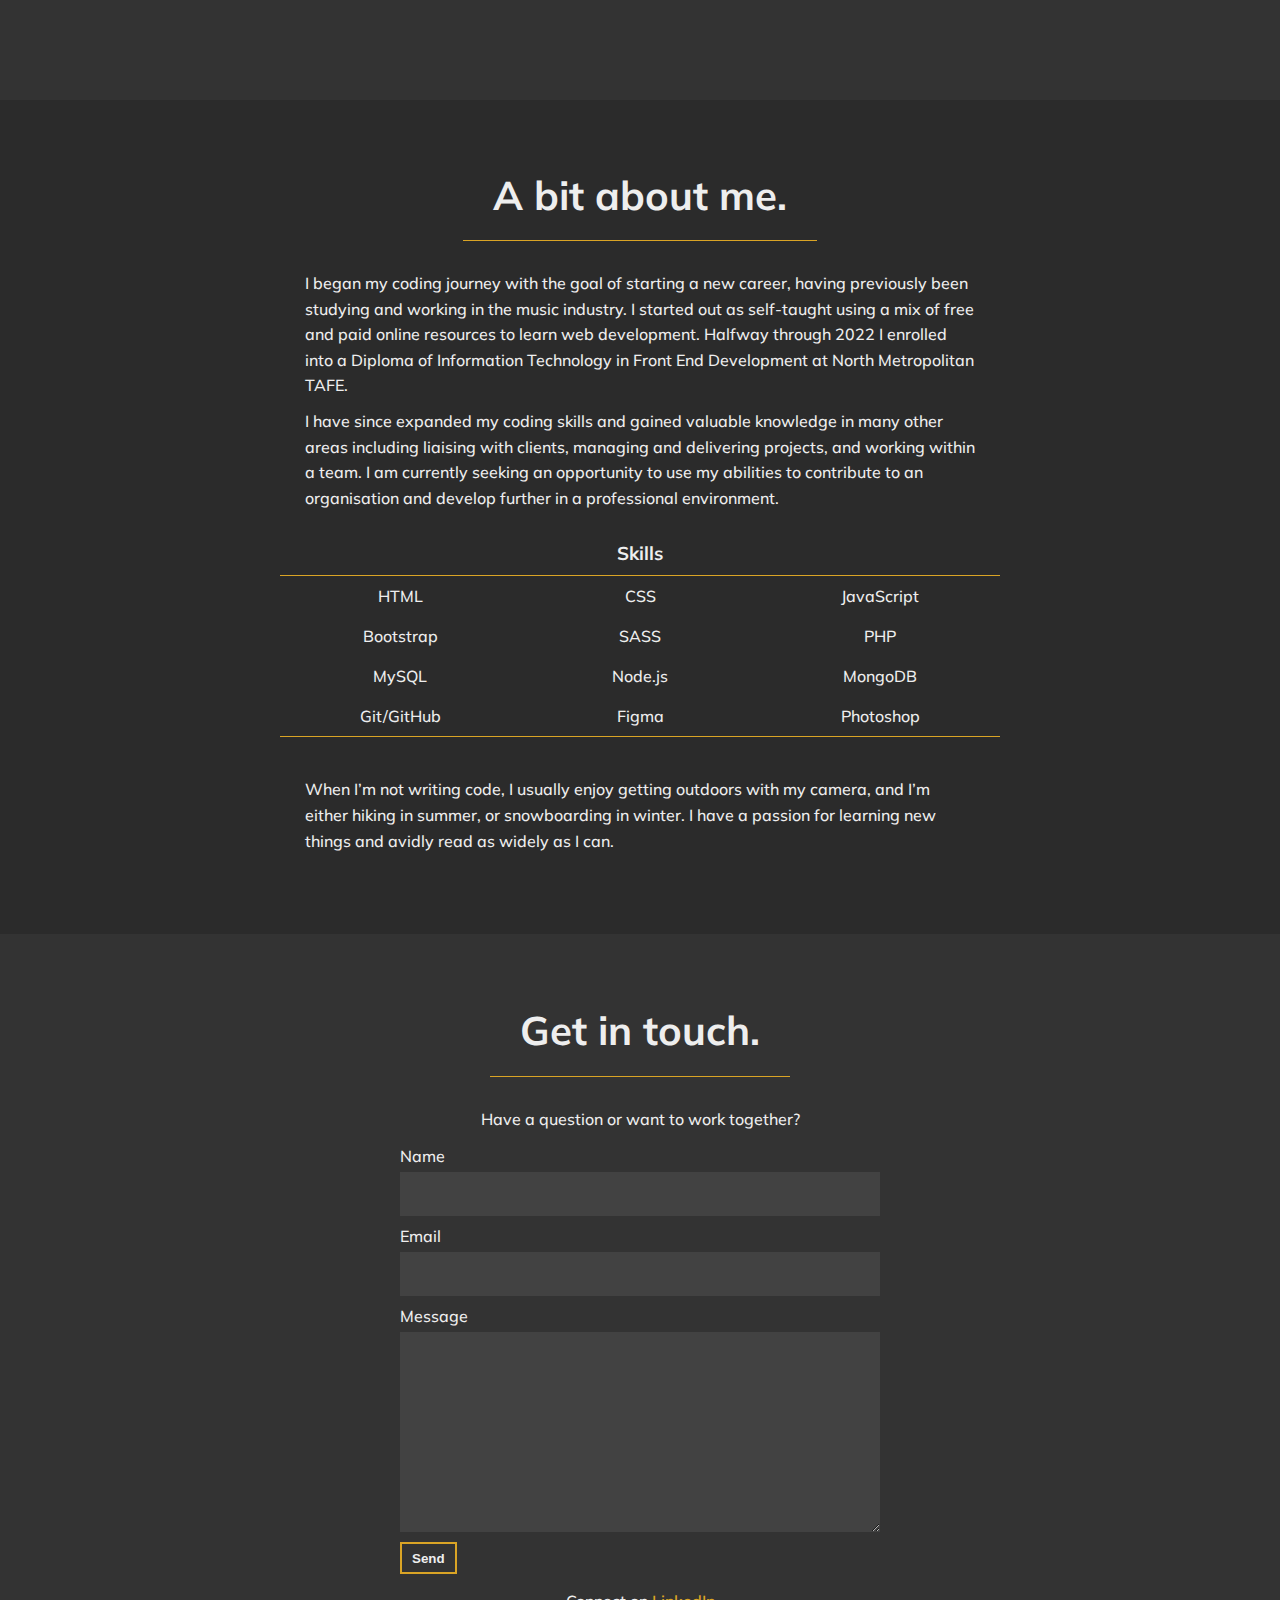
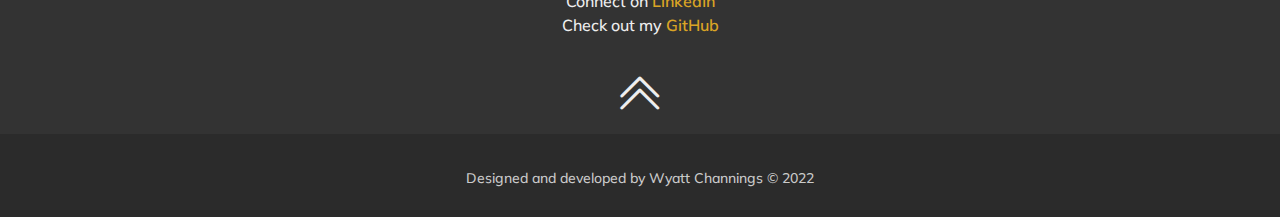
==== commit e2268c89: "Add project descriptions to portfolio section" ====
--- a/index.html
+++ b/index.html
@@ -7,6 +7,7 @@
     <meta name="viewport" content="width=device-width, initial-scale=1.0">
     <link rel="stylesheet" href="./css/styles.css">
     <link rel="stylesheet" href="https://cdn.jsdelivr.net/npm/bootstrap-icons@1.9.1/font/bootstrap-icons.css">
+    <link rel="icon" href="./assets/favicon.png" type="image/x-icon">
     <title>Wyatt Channings</title>
 </head>
 
@@ -28,7 +29,8 @@
                                 class="bi bi-linkedin"></i></a>
                         <a class="icon" href="https://github.com/00Wyatt" target="_blank" rel="noopener noreferrer"
                             aria-label="GitHub" title="GitHub"><i class="bi bi-github"></i></a>
-                        <a class="resume btn btn-primary" href="#">Resume</a>
+                        <a class="icon" href="https://www.instagram.com/wyatt.channings/" target="_blank"
+                            aria-label="Instagram" title="Instagram"><i class="bi bi-instagram"></i></a>
                     </div>
                     <a id="hamburger" class="hamburger" href="#"><i class="bi bi-list"></i></a>
                 </nav>
@@ -39,7 +41,7 @@
                 <div class="content">
                     <h1>Hi, I'm Wyatt.</h1>
                     <p>
-                        I’m a <span>Frontend Developer</span> passionate about
+                        I’m a <span>Front End Developer</span> passionate about
                         creating quality experiences on the web.
                     </p>
                     <a class="btn btn-grey" href="#portfolio">View my work</a>
@@ -56,23 +58,151 @@
                 </div>
                 <div class="cards">
                     <div class="card">
-                        <a href="#portfolio"><img src="./assets/bb-screenshot.png" alt="Brick-by-Brick screenshot."></a>
+                        <img class="tdOpen" src="./assets/images/todolist-screenshot.png" alt="To-do List screenshot.">
                         <div class="card-text">
-                            <h3><a class="link" href="https://00wyatt.github.io/brick-by-brick-prototype/"
-                                    target="_blank" rel="noopener noreferrer">Brick-by-Brick</a></h3>
-                            <p>This website is for LEGO collectors to catalogue and share their collections with the
-                                world.</p>
-                            <a class="link-u" href="#">Learn More</a>
-                            <!-- <a class="link-u" href="#">View Repository</a>
-                            <a class="link-u" href="#">View Site</a> -->
+                            <h3 class="tdOpen link">To-do List</h3>
+                            <p>This website is a convenient to-do list application created with Meteor.js, React, and
+                                TailwindCSS.</p>
+                            <button class="link-u open-modal tdOpen">Learn More</button>
                         </div>
                     </div>
                     <div class="card">
-                        <div class="placeholder"></div>
+                        <img class="bbOpen" src="./assets/images/bb-screenshot.png" alt="Brick-by-Brick screenshot.">
                         <div class="card-text">
-                            <h3><a class="link" href="#">Todo App</a></h3>
-                            <p>This website is a convenient Todo List application created with Meteor.js and React.</p>
-                            <a class="link-u" href="#">Learn More</a>
+                            <h3 class="bbOpen link">Brick-by-Brick</h3>
+                            <p>This website is designed for LEGO collectors to catalogue and share their collections
+                                with the world.</p>
+                            <button class="link-u open-modal bbOpen">Learn More</button>
+                        </div>
+                    </div>
+                    <div class="card">
+                        <img class="fmOpen" src="./assets/images/frontend-mentor-screenshot.png"
+                            alt="Frontend Mentor screenshot.">
+                        <div class="card-text">
+                            <h3 class="fmOpen link">Frontend Mentor</h3>
+                            <p>I have used Frontend Mentor challenges for practice in recreating webpages based on
+                                pre-made designs.</p>
+                            <button class="link-u open-modal fmOpen">Learn More</button>
+                        </div>
+                    </div>
+                </div>
+                <!-- To-do List Modal -->
+                <div id="tdModal" class="modal">
+                    <div class="modal-container">
+                        <div class="modal-heading">
+                            <h3>To-do List</h3>
+                            <span class="close link"><i class="bi bi-x-lg"></i></span>
+                        </div>
+                        <p>This project was as part of a unit I completed at North Metropolitan TAFE, and involved
+                            researching and applying a modern web technology trend. I chose Meteor.js as a framework
+                            that I would investigate, learn how to use, and demonstrate it by creating an application.
+                        </p>
+                        <P>Meteor is an open-source, isomorphic, full-stack JavaScript platform used to build modern
+                            web, desktop, and mobile applications. On the frontend it can be used with any UI library
+                            such as React or Vue and the backend, Meteor uses Node with MongoDB being integrated as the
+                            default database.</P>
+                        <p>During this project, I have practiced skills in identifying an emerging web technology,
+                            implementing a new web technology, and reviewing and finalising the implementation process.
+                            I have also developed skills in server-side programming using JavaScript, and the basics of
+                            using React as a UI library with TailwindCSS for styling.</p>
+                        <p>This application includes an authentication system where users can register and login to
+                            their accounts, and a tasks component where users can create a list and check off tasks as
+                            they are completed.</p>
+                        <div class="modal-links">
+                            <a class="link-u" href="https://github.com/00Wyatt/todos-app" target="_blank"
+                                rel="noopener noreferrer">View Repository</a>
+                            <a class="link-u" href="https://to-dolist.meteorapp.com/" target="_blank"
+                                rel="noopener noreferrer">View Live Site</a>
+                        </div>
+                        <div class="modal-images">
+                            <a href="https://to-dolist.meteorapp.com/" target="_blank" rel="noopener noreferrer">
+                                <img src="./assets/images/todolist-login-screenshot.png"
+                                    alt="To-do List login screenshot."></a>
+                            <a href="https://to-dolist.meteorapp.com/" target="_blank" rel="noopener noreferrer"><img
+                                    src="./assets/images/todolist-screenshot.png"
+                                    alt="To-do List main page screenshot."></a>
+                        </div>
+                    </div>
+                </div>
+                <!-- Brick-by-Brick Modal -->
+                <div id="bbModal" class="modal">
+                    <div class="modal-container">
+                        <div class="modal-heading">
+                            <h3>Brick-by-Brick</h3>
+                            <span class="close link"><i class="bi bi-x-lg"></i></span>
+                        </div>
+                        <p>This project involves creating an online cataloguing application for LEGO collections,
+                            and is currently being completed at North Metropolitan TAFE. The client involved, needs
+                            a solution to keep track of his LEGO sets in a digital format, and wants to display his
+                            collection online.</p>
+                        <P>I have been involved in all aspects of this project, from the initial discussions with
+                            the client, to planning and design, and now creating a prototype of the website. Our team
+                            has just completed the first half of our development plan; next semester we will be
+                            creating a fully functioning web application including a database and authentication
+                            system.</P>
+                        <p>This prototype was built using HTML, SCSS, and JavaScript, and the initial mock-ups were
+                            designed using Figma.</p>
+                        <p>I have gained experience throughout this process in areas such as:</p>
+                        <ul>
+                            <li>Implementing a structured approach to development using agile techniques</li>
+                            <li>Liaising with a client and maintaining frequent progress updates</li>
+                            <li>Conceptualizing and developing ideas based on a client’s needs</li>
+                            <li>Documenting and outlining an agreement of the scope of a project</li>
+                            <li>Developing wireframes, mock-ups, and a prototype from an original design</li>
+                            <li>Leading and facilitating a team</li>
+                        </ul>
+                        <div class="modal-links">
+                            <a class="link-u" href="https://github.com/00Wyatt/brick-by-brick-prototype" target="_blank"
+                                rel="noopener noreferrer">View Repository</a>
+                            <a class="link-u" href="https://wyattchannings.com/brick-by-brick-prototype/"
+                                target="_blank" rel="noopener noreferrer">View Live Site</a>
+                        </div>
+                        <div class="modal-images">
+                            <a href="https://wyattchannings.com/brick-by-brick-prototype/" target="_blank"
+                                rel="noopener noreferrer"><img src="./assets/images/bb-screenshot.png"
+                                    alt="Brick-by-Brick screenshot."></a>
+                            <a href="https://wyattchannings.com/brick-by-brick-prototype/" target="_blank"
+                                rel="noopener noreferrer"><img src="./assets/images/bb-collection-screenshot.png"
+                                    alt="Brick-by-Brick screenshot."></a>
+                            <a href="https://wyattchannings.com/brick-by-brick-prototype/" target="_blank"
+                                rel="noopener noreferrer"><img src="./assets/images/bb-set-show-screenshot.png"
+                                    alt="Brick-by-Brick screenshot."></a>
+                        </div>
+                    </div>
+                </div>
+                <!-- Frontend Mentor Modal -->
+                <div id="fmModal" class="modal">
+                    <div class="modal-container">
+                        <div class="modal-heading">
+                            <h3>Frontend Mentor</h3>
+                            <span class="close link"><i class="bi bi-x-lg"></i></span>
+                        </div>
+                        <p>Alongside my studies at TAFE, I have been practicing front end development using a variety of
+                            online resources including a website called Frontend Mentor. The purpose of this site is to
+                            give developers practice in creating webpages based on pre-made designs.</p>
+                        <P>Frontend Mentor offers a range of projects that can be completed using any technology the
+                            user would like to practice. I have been solidifying my understanding of HTML, CSS, and
+                            JavaScript, as well as using TailwindCSS.</P>
+                        <p>Through these challenges, I have primarily developed my CSS skills, including applying different
+                            layout techniques with both CSS Grid and Flexbox, and structured styling using the BEM
+                            methodology.</p>
+                        <p>Links to these projects and live sites can be found on my Frontend Mentor profile page, and
+                            other repositories that I have been working on in TAFE, and outside of it, can be found on
+                            my GitHub.</p>
+                        <div class="modal-links">
+                            <a class="link-u" href="https://www.frontendmentor.io/profile/00Wyatt" target="_blank"
+                                rel="noopener noreferrer">View Frontend Mentor</a>
+                            <a class="link-u" href="https://github.com/00Wyatt" target="_blank"
+                                rel="noopener noreferrer">View GitHub</a>
+                        </div>
+                        <div class="modal-images">
+                            <a href="https://www.frontendmentor.io/profile/00Wyatt" target="_blank"
+                                rel="noopener noreferrer"><img src="./assets/images/frontend-mentor-screenshot.png"
+                                    alt="Frontend Mentor completed challenges screenshot."></a>
+                            <a href="https://www.frontendmentor.io/profile/00Wyatt" target="_blank"
+                                rel="noopener noreferrer"><img
+                                    src="./assets/images/frontend-mentor-project-screenshot.png"
+                                    alt="Frontend Mentor project screenshot."></a>
                         </div>
                     </div>
                 </div>
@@ -96,18 +226,21 @@
                         <h3>Skills</h3>
                         <ul class="skills">
                             <li>HTML</li>
-                            <li>CSS/SASS</li>
+                            <li>CSS</li>
                             <li>JavaScript</li>
+                            <li>Bootstrap</li>
+                            <li>SASS</li>
                             <li>PHP</li>
                             <li>MySQL</li>
                             <li>Node.js</li>
                             <li>MongoDB</li>
                             <li>Git/GitHub</li>
                             <li>Figma</li>
+                            <li>Photoshop</li>
                         </ul>
                     </div>
-                    <p>When I’m not writing code, I usually enjoy getting outdoors with my camera, and I’m either hiking in
-                        summer, or snowboarding in winter. I have a passion for learning new things and avidly read
+                    <p>When I’m not writing code, I usually enjoy getting outdoors with my camera, and I’m either hiking
+                        in summer, or snowboarding in winter. I have a passion for learning new things and avidly read
                         as widely as I can.</p>
                 </div>
             </div>
--- a/css/styles.css
+++ b/css/styles.css
@@ -62,10 +62,10 @@
 }
 .content {
     justify-self: center;
-    margin-bottom: 60px;
+    margin-bottom: 70px;
 }
 .icon {
-    margin-right: 2px;
+    margin-left: 4px;
     color: var(--text-white);
     font-size: 1.4rem;
     transition: color 150ms ease-in-out;
@@ -86,6 +86,14 @@
 }
 .link-u:hover {
     text-decoration: underline;
+    cursor: pointer;
+}
+.open-modal {
+    background: none;
+    border: none;
+    font-size: inherit;
+    font-weight: inherit;
+    font-family: inherit;
 }
 .btn {
     background: none;
@@ -181,9 +189,6 @@
     display: none;
     justify-self: end;
 }
-header .resume {
-    margin-left: 10px;
-}
 header .hamburger {
     justify-self: end;
     color: var(--text-white);
@@ -314,24 +319,24 @@
 }
 .portfolio img:hover {
     transform: scale(1.01);
+    cursor: pointer;
 }
 .portfolio .placeholder {
     height: 250px;
     background: var(--background-0);
 }
 .portfolio .card-text {
-    padding: 10px 15px 25px;
-}
-.portfolio h3 {
+    padding: 10px 35px 25px;
+}
+.portfolio .card-text h3 {
     margin-bottom: 10px;
-}
-.portfolio h3:hover {
-    color: var(--primary);
+    cursor: pointer;
 }
 .portfolio p {
     margin-bottom: 15px;
-}
-@media all and (min-width: 900px) {
+    text-align: justify;
+}
+@media all and (min-width: 1150px) {
     .portfolio .cards {
         margin: 60px 0;
         flex-direction: row;
@@ -340,6 +345,78 @@
         margin: 0;
     }
 }
+
+/* Portfolio Modals */
+
+.modal {
+    display: none;
+    position: fixed;
+    z-index: 1;
+    left: 0;
+    top: 0;
+    width: 100%;
+    height: 100%;
+    overflow: auto;
+    background-color: rgb(0, 0, 0);
+    background-color: rgba(0, 0, 0, 0.4);
+}
+.modal-container {
+    background-color: var(--background-1);
+    color: var(--text-white);
+    margin: 5% auto;
+    padding: 20px 20px;
+    border: 1px solid var(--text-white);
+    max-width: 820px;
+    line-height: 1.5;
+}
+.modal-heading {
+    display: grid;
+    grid-template-columns: 0.5fr 2fr 0.5fr;
+    align-items: center;
+    margin-bottom: 20px;
+}
+.modal h3 {
+    justify-self: center;
+    grid-column: 2;
+    padding: 0 12px 8px;
+    border-bottom: 1px solid var(--primary);
+    font-size: 22px;
+}
+.modal .close {
+    justify-self: end;
+    font-size: 28px;
+    font-weight: bold;
+    cursor: pointer;
+}
+.modal li {
+    margin-left: 48px;
+    list-style:disc;
+    text-align: start;
+}
+.modal-links {
+    display: flex;
+    justify-content: space-around;
+    margin: 30px 0;
+}
+.modal-images {
+    display: grid;
+    margin: 0 auto;
+    width: 90%;
+    border-bottom: 1px solid var(--primary);
+}
+.modal-images a {
+    margin-bottom: 20px;
+    border: 1px solid var(--text-white);
+}
+.modal-images img {
+    display: block;
+}
+@media all and (min-width: 500px) {
+    .modal-container {
+        padding: 20px 50px 30px;
+    }
+}
+
 
 /* About section */
 
@@ -390,6 +467,9 @@
 .contact .content {
     width: 100%;
 }
+.contact .content p {
+    line-height: 1.5;
+}
 .contact form {
     display: grid;
     margin: 15px 0;
@@ -437,7 +517,7 @@
 }
 @media all and (min-width: 500px) {
     .contact .content {
-        width: 450px;
+        width: 480px;
     }
 }
 
@@ -452,3 +532,22 @@
 footer p {
     margin: 35px 0 30px;
 }
+
+/* Project pages */
+
+.project {
+    min-height: calc(100vh - var(--header-height));
+    background: var(--background-1);
+}
+.project .back {
+    margin-top: 40px;
+}
+.project .heading {
+    margin-top: 30px;
+}
+.project h1 {
+    font-size: 1.875rem; /* 30px */
+}
+.project .content {
+    max-width: 720px;
+}
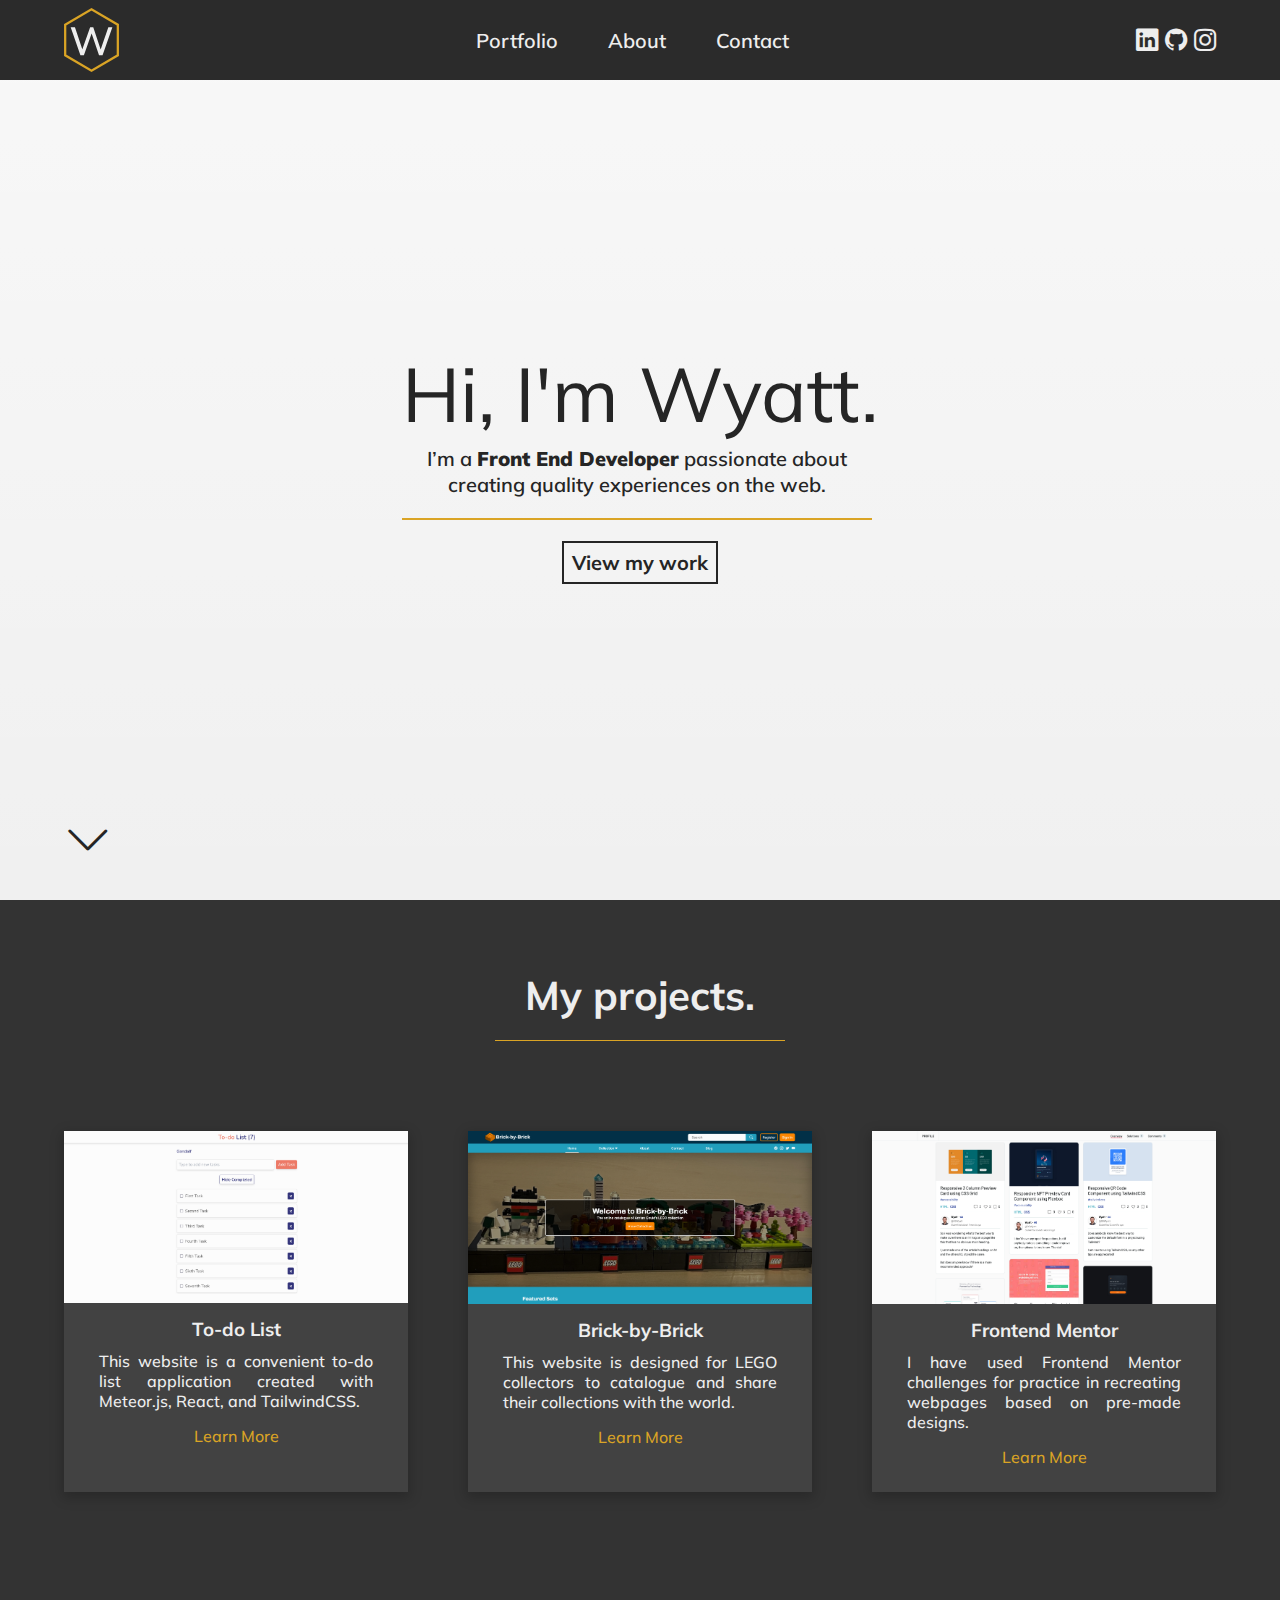
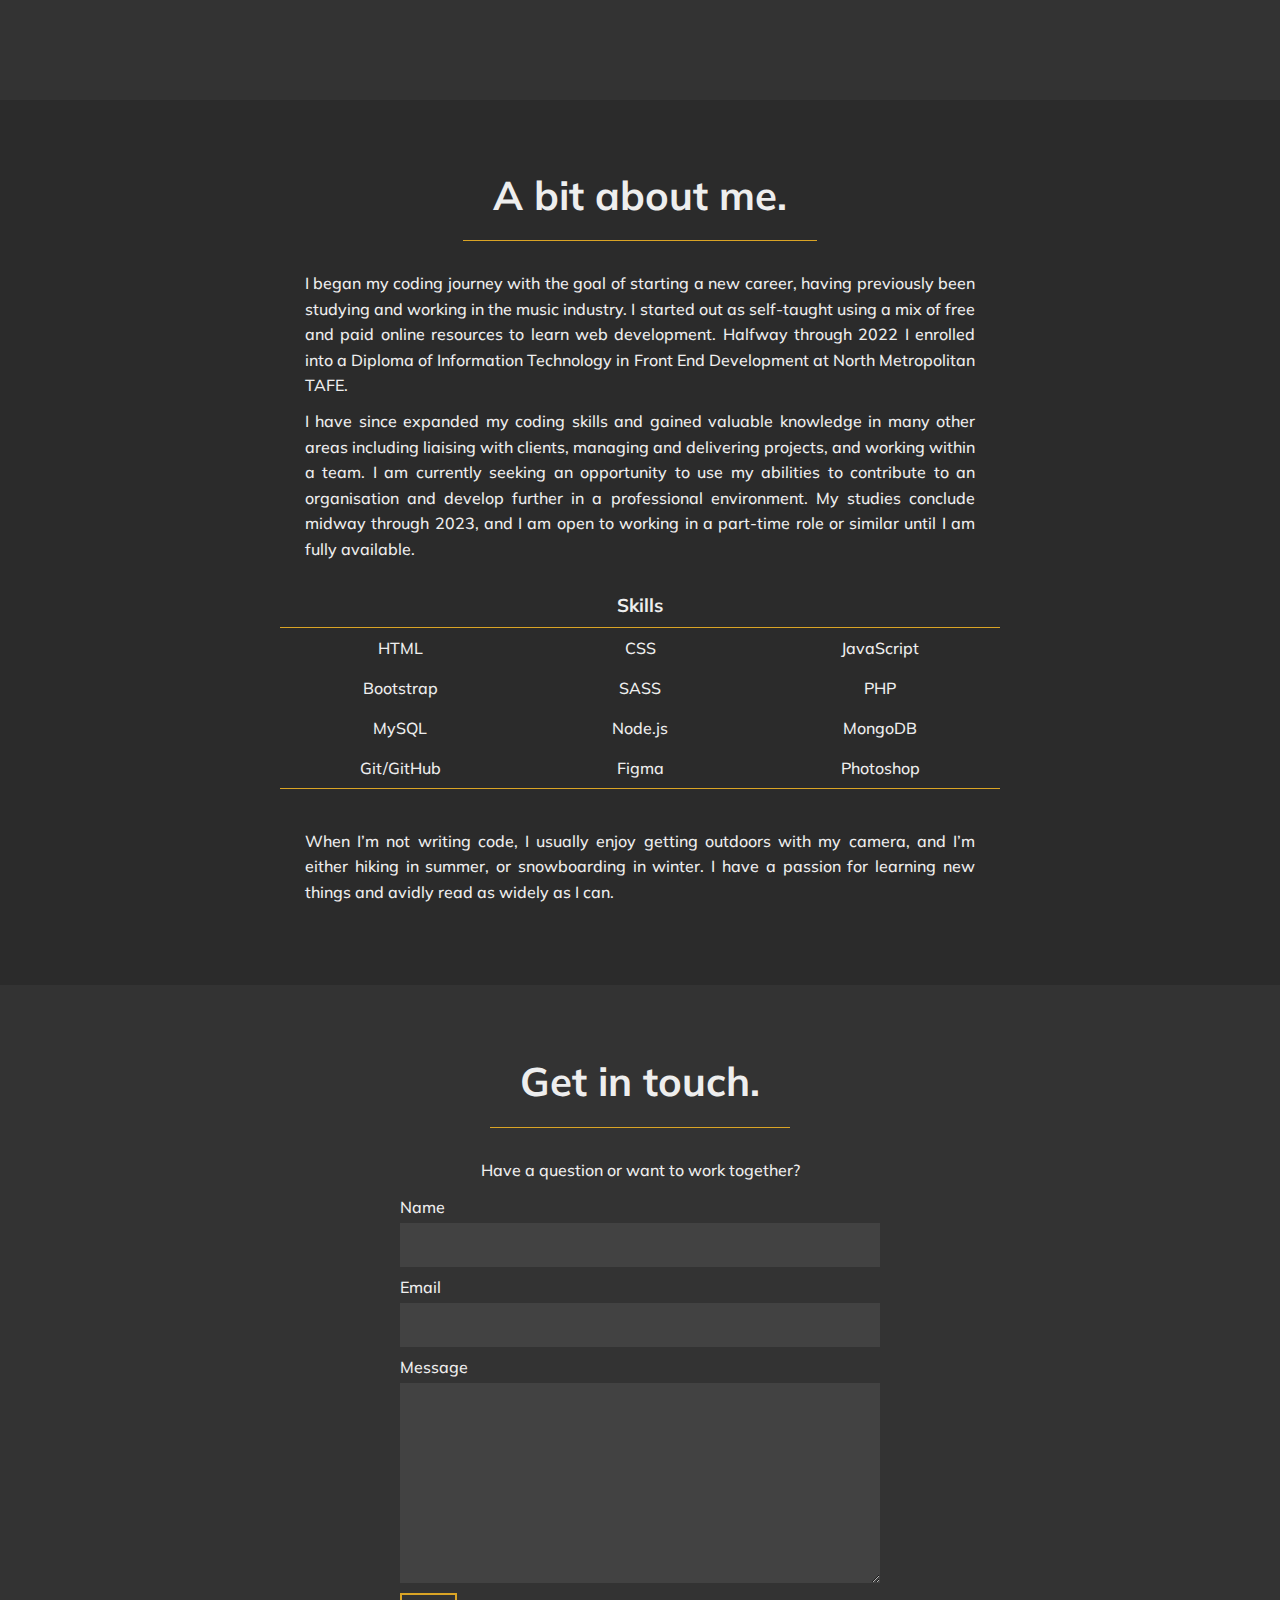
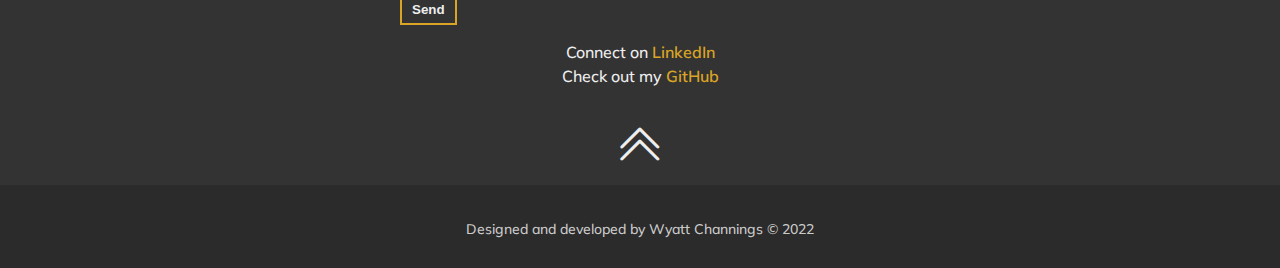
==== commit 5394810b: "Add README.md" ====
--- a/index.html
+++ b/index.html
@@ -5,7 +5,7 @@
     <meta charset="UTF-8">
     <meta http-equiv="X-UA-Compatible" content="IE=edge">
     <meta name="viewport" content="width=device-width, initial-scale=1.0">
-    <link rel="stylesheet" href="./css/styles.css">
+    <link rel="stylesheet" href="./css/style.css">
     <link rel="stylesheet" href="https://cdn.jsdelivr.net/npm/bootstrap-icons@1.9.1/font/bootstrap-icons.css">
     <link rel="icon" href="./assets/favicon.png" type="image/x-icon">
     <title>Wyatt Channings</title>
@@ -18,12 +18,12 @@
             <div class="container">
                 <nav>
                     <a class="logo" href="#"><img src="./assets/logo.svg" alt="Logo"></a>
-                    <ul id="navLinks">
+                    <ul id="navLinks" class="navLinks">
                         <li><a class="link" href="#portfolio">Portfolio</a></li>
                         <li><a class="link" href="#about">About</a></li>
                         <li><a class="link" href="#contact">Contact</a></li>
                     </ul>
-                    <div>
+                    <div class="navLinks">
                         <a class="icon" href="https://www.linkedin.com/in/wyatt-channings/" target="_blank"
                             rel="noopener noreferrer" aria-label="LinkedIn" title="LinkedIn"><i
                                 class="bi bi-linkedin"></i></a>
@@ -98,8 +98,8 @@
                             that I would investigate, learn how to use, and demonstrate it by creating an application.
                         </p>
                         <P>Meteor is an open-source, isomorphic, full-stack JavaScript platform used to build modern
-                            web, desktop, and mobile applications. On the frontend it can be used with any UI library
-                            such as React or Vue and the backend, Meteor uses Node with MongoDB being integrated as the
+                            web, desktop, and mobile applications. On the front end it can be used with any UI library
+                            such as React or Vue and the back end, Meteor uses Node with MongoDB being integrated as the
                             default database.</P>
                         <p>During this project, I have practiced skills in identifying an emerging web technology,
                             implementing a new web technology, and reviewing and finalising the implementation process.
@@ -183,7 +183,8 @@
                         <P>Frontend Mentor offers a range of projects that can be completed using any technology the
                             user would like to practice. I have been solidifying my understanding of HTML, CSS, and
                             JavaScript, as well as using TailwindCSS.</P>
-                        <p>Through these challenges, I have primarily developed my CSS skills, including applying different
+                        <p>Through these challenges, I have primarily developed my CSS skills, including applying
+                            different
                             layout techniques with both CSS Grid and Flexbox, and structured styling using the BEM
                             methodology.</p>
                         <p>Links to these projects and live sites can be found on my Frontend Mentor profile page, and
@@ -221,7 +222,8 @@
                     <p>I have since expanded my coding skills and gained valuable knowledge in many other areas
                         including liaising with clients, managing and delivering projects, and working within a team. I
                         am currently seeking an opportunity to use my abilities to contribute to an organisation and
-                        develop further in a professional environment.</p>
+                        develop further in a professional environment. My studies conclude midway through 2023, and I am open
+                        to working in a part-time role or similar until I am fully available.</p>
                     <div>
                         <h3>Skills</h3>
                         <ul class="skills">
--- a/css/style.css
+++ b/css/style.css
@@ -0,0 +1,537 @@
+@import url("https://fonts.googleapis.com/css2?family=Mulish:wght@300;400;500;600;700;800;900&display=swap");
+
+/* CSS Custom Properties */
+:root {
+    --background-0: #2b2b2b;
+    --background-1: #333333;
+    --background-hero: #f0f0f0;
+    --background-card: #424242;
+    --text-white: #eee;
+    --text-grey-0: #252525;
+    --text-grey-1: #cacaca;
+    --primary: #daa425;
+    --secondary: #00b0ef;
+    --scroll-thumb: #6d6d6d;
+    --scroll-thumb-h: #929292;
+    --header-height: 80px;
+}
+
+/* Boilerplate */
+
+html {
+    font-size: 100%;
+    box-sizing: border-box;
+    scroll-behavior: smooth;
+}
+*,
+*::before,
+*::after {
+    box-sizing: inherit;
+    margin: 0;
+    padding: 0;
+}
+body {
+    color: var(--text-white);
+    font-family: "Mulish", sans-serif;
+    font-size: 1rem; /* 16px */
+    font-weight: 500;
+}
+a,
+a:visited,
+a:active {
+    text-decoration: none;
+}
+li {
+    list-style: none;
+}
+
+/* Globals */
+
+h2 {
+    font-size: 1.875rem; /* 30px */
+}
+.container {
+    width: 90%;
+    margin: 0 auto;
+    display: grid;
+}
+.heading {
+    margin: 70px auto 30px;
+    padding: 0 30px 20px;
+    border-bottom: 1px solid var(--primary);
+}
+.content {
+    justify-self: center;
+    margin-bottom: 70px;
+}
+.icon {
+    color: var(--text-white);
+    font-size: 1.4rem;
+    transition: color 150ms ease-in-out;
+}
+.icon:hover {
+    color: var(--primary);
+}
+.link {
+    color: var(--text-white);
+    transition: color 150ms ease-in-out;
+}
+.link:hover {
+    color: var(--primary);
+}
+.link-u {
+    color: var(--primary);
+    font-weight: 600;
+}
+.link-u:hover {
+    text-decoration: underline;
+    cursor: pointer;
+}
+.open-modal {
+    background: none;
+    border: none;
+    font-size: inherit;
+    font-weight: inherit;
+    font-family: inherit;
+}
+.btn {
+    background: none;
+    padding: 7px 8px;
+    font-weight: 700;
+    transition: all 150ms ease-in-out;
+}
+.btn-primary {
+    color: var(--text-white);
+    border: 2px solid var(--primary);
+}
+.btn-primary:hover {
+    background: var(--primary);
+    color: var(--background-0);
+}
+.btn-grey {
+    color: var(--text-grey-0);
+    border: 2px solid var(--text-grey-0);
+}
+.btn-grey:hover {
+    background: var(--text-grey-0);
+    color: var(--text-white);
+}
+.chevron {
+    position: absolute;
+    bottom: 0;
+    font-size: 3rem; /* 48px */
+}
+@media all and (min-width: 500px) {
+    h2 {
+        font-size: 2.5rem; /* 40px */
+    }
+}
+
+/* Scrollbar */
+
+::-webkit-scrollbar {
+    width: 10px;
+}
+::-webkit-scrollbar-track {
+    background: var(--background-0);
+}
+::-webkit-scrollbar-thumb {
+    background: var(--scroll-thumb);
+    border-radius: 10px;
+}
+::-webkit-scrollbar-thumb:hover {
+    background: var(--scroll-thumb-h);
+}
+
+/* Header */
+
+header {
+    background: var(--background-0);
+}
+header .skip-link {
+    background: var(--primary);
+    color: var(--background-0);
+    position: absolute;
+    padding: 15px 20px;
+    font-weight: 600;
+    border: 2px solid var(--background-0);
+    transform: translateY(-100%);
+    transition: transform 0.3s;
+}
+.skip-link:focus {
+    transform: translateY(0%);
+}
+header nav {
+    display: grid;
+    grid-template-columns: 1fr 1fr;
+    grid-auto-rows: minmax(var(--header-height), auto);
+    align-items: center;
+    font-size: 1.25rem; /* 20px */
+    font-weight: 600;
+}
+header .logo {
+    justify-self: start;
+}
+header .logo img {
+    display: block;
+    max-width: 55px;
+}
+header ul {
+    padding: 0 15px 8px 0;
+    grid-row: 2;
+    display: none;
+    flex-direction: column;
+}
+header li {
+    padding: 3px 0;
+}
+header nav > div {
+    display: none;
+    gap: 7px;
+    grid-row: 2;
+    justify-self: end;
+}
+header .hamburger {
+    justify-self: end;
+    color: var(--text-white);
+    font-size: 1.75rem; /* 28px */
+    transition: color 150ms ease-in-out;
+}
+header .hamburger:hover {
+    color: var(--primary);
+}
+header .open {
+    display: flex;
+}
+@media all and (min-width: 700px) {
+    header nav {
+        grid-template-columns: 1fr 2fr 1fr;
+    }
+    header ul {
+        grid-column: 2;
+        grid-row: 1;
+        display: flex;
+        flex-direction: row;
+        justify-content: center;
+        gap: 50px;
+        padding-bottom: 0;
+    }
+    header li {
+        padding: 0;
+    }
+    header nav > div {
+        display: flex;
+        grid-row: 1;
+        grid-column: 3;
+    }
+    header .hamburger {
+        display: none;
+    }
+}
+
+/* Hero section */
+
+.hero {
+    min-height: calc(100vh - var(--header-height));
+    background: var(--background-hero);
+    background-image: linear-gradient(180deg, rgba(255, 255, 255, 0.5), rgba(255, 255, 255, 0));
+    color: var(--text-grey-0);
+    position: relative;
+    display: grid;
+    align-items: center;
+    font-size: 1.0625rem; /* 17px */
+    text-align: center;
+}
+.hero .content {
+    padding-bottom: 30px;
+    margin-bottom: 30px;
+}
+.hero h1 {
+    margin-bottom: 5px;
+    font-size: 3.5rem; /* 56px */
+    font-weight: 400;
+}
+.hero p {
+    max-width: 29.375rem; /* 470px */
+    margin-bottom: 30px;
+    padding-bottom: 20px;
+    border-bottom: 2px solid var(--primary);
+    font-weight: 600;
+    line-height: 1.3;
+}
+.hero p span {
+    font-weight: 900;
+}
+.hero a {
+    justify-self: center;
+}
+.hero .chevron {
+    margin-bottom: 30px;
+}
+@media all and (min-width: 500px) {
+    .hero {
+        font-size: 1.25rem; /* 20px */
+    }
+    .hero h1 {
+        font-size: 4.25rem; /* 68px */
+    }
+}
+@media all and (min-width: 900px) {
+    .hero .content {
+        padding: 0 50px 30px;
+    }
+    .hero h1 {
+        font-size: 4.75rem; /* 76px */
+    }
+}
+
+/* Portfolio section */
+
+.portfolio {
+    min-height: 800px;
+    background: var(--background-1);
+    text-align: center;
+}
+.portfolio .cards {
+    margin: 20px 0 60px;
+    display: flex;
+    flex-direction: column;
+    justify-content: center;
+    gap: 60px;
+}
+.portfolio .card {
+    margin: 0 auto;
+    max-width: 500px;
+    background: var(--background-card);
+    box-shadow: 0 4px 12px 2px rgba(0, 0, 0, 0.2);
+    transition: 0.3s;
+    overflow: hidden;
+}
+.portfolio .card:hover {
+    transform: scale(1.01);
+    box-shadow: 0 6px 20px 5px rgba(0, 0, 0, 0.3);
+}
+.portfolio img {
+    width: 100%;
+    transition: 0.6s;
+}
+.portfolio img:hover {
+    transform: scale(1.01);
+    cursor: pointer;
+}
+.portfolio .placeholder {
+    height: 250px;
+    background: var(--background-0);
+}
+.portfolio .card-text {
+    padding: 10px 35px 25px;
+}
+.portfolio .card-text h3 {
+    margin-bottom: 10px;
+    cursor: pointer;
+}
+.portfolio p {
+    margin-bottom: 15px;
+    text-align: justify;
+}
+@media all and (min-width: 1150px) {
+    .portfolio .cards {
+        margin: 60px 0;
+        flex-direction: row;
+    }
+    .portfolio .card {
+        margin: 0;
+    }
+}
+
+/* Portfolio modals */
+
+.modal {
+    display: none;
+    position: fixed;
+    z-index: 1;
+    left: 0;
+    top: 0;
+    width: 100%;
+    height: 100%;
+    overflow: auto;
+    background-color: rgb(0, 0, 0);
+    background-color: rgba(0, 0, 0, 0.4);
+}
+.modal-container {
+    background-color: var(--background-1);
+    color: var(--text-white);
+    margin: 5% auto;
+    padding: 20px 20px;
+    border: 1px solid var(--text-white);
+    max-width: 820px;
+    line-height: 1.5;
+}
+.modal-heading {
+    display: grid;
+    grid-template-columns: 0.5fr 2fr 0.5fr;
+    align-items: center;
+    margin-bottom: 20px;
+}
+.modal h3 {
+    justify-self: center;
+    grid-column: 2;
+    padding: 0 12px 8px;
+    border-bottom: 1px solid var(--primary);
+    font-size: 1.375rem; /* 22px */
+}
+.modal .close {
+    justify-self: end;
+    font-size: 1.75rem; /* 28px */
+    font-weight: bold;
+    cursor: pointer;
+}
+.modal li {
+    margin-left: 48px;
+    list-style: disc;
+    text-align: start;
+}
+.modal-links {
+    display: flex;
+    justify-content: space-around;
+    margin: 30px 0;
+}
+.modal-images {
+    display: grid;
+    margin: 0 auto;
+    width: 90%;
+    border-bottom: 1px solid var(--primary);
+}
+.modal-images a {
+    margin-bottom: 20px;
+    border: 1px solid var(--text-white);
+}
+.modal-images img {
+    display: block;
+}
+@media all and (min-width: 500px) {
+    .modal-container {
+        padding: 20px 50px 30px;
+    }
+}
+
+/* About section */
+
+.about {
+    min-height: 800px;
+    background: var(--background-0);
+}
+.about .content {
+    max-width: 720px;
+}
+.about p {
+    margin-bottom: 10px;
+    padding: 0 25px;
+    line-height: 1.6;
+    text-align: justify;
+}
+.about h3 {
+    text-align: center;
+    margin: 30px 0 10px;
+}
+.about .skills {
+    margin-bottom: 40px;
+    display: grid;
+    border-top: 1px solid var(--primary);
+    border-bottom: 1px solid var(--primary);
+}
+.about .skills li {
+    padding: 5px 0;
+    text-align: center;
+}
+@media all and (min-width: 500px) {
+    .about .skills li {
+        padding: 10px 20px;
+    }
+    .about .skills {
+        grid-template-columns: 1fr 1fr 1fr;
+    }
+}
+
+/* Contact section */
+
+.contact {
+    min-height: 800px;
+    background: var(--background-1);
+    position: relative;
+    text-align: center;
+    line-height: 1.3;
+}
+.contact .content {
+    width: 100%;
+}
+.contact .content p {
+    line-height: 1.5;
+}
+.contact form {
+    display: grid;
+    margin: 15px 0;
+}
+.contact label {
+    margin-bottom: 5px;
+    text-align: start;
+}
+.contact input,
+.contact textarea {
+    width: 100%;
+    background: var(--background-card);
+    color: var(--text-white);
+    margin-bottom: 10px;
+    padding: 12px;
+    border: none;
+    font-size: inherit;
+    font-family: inherit;
+}
+.contact textarea {
+    min-height: 200px;
+}
+.contact button {
+    justify-self: start;
+    padding: 7px 10px 6px;
+    cursor: pointer;
+}
+.contact > a {
+    color: var(--text-white);
+    transition: color 150ms ease-in-out;
+}
+.contact > a:hover {
+    color: var(--primary);
+}
+.contact .chevron {
+    width: 100%;
+    margin-bottom: 10px;
+}
+.contact .chevron a {
+    color: var(--text-white);
+    transition: color 150ms ease-in-out;
+}
+.contact .chevron a:hover {
+    color: var(--primary);
+}
+@media all and (min-width: 500px) {
+    .contact .content {
+        max-width: 440px;
+    }
+}
+@media all and (min-width: 900px) {
+    .contact .content {
+        max-width: 480px;
+    }
+}
+
+/* Footer */
+
+footer {
+    background: var(--background-0);
+    color: var(--text-grey-1);
+    text-align: center;
+    font-size: 0.875rem; /* 14px */
+}
+footer p {
+    margin: 35px 0 30px;
+}
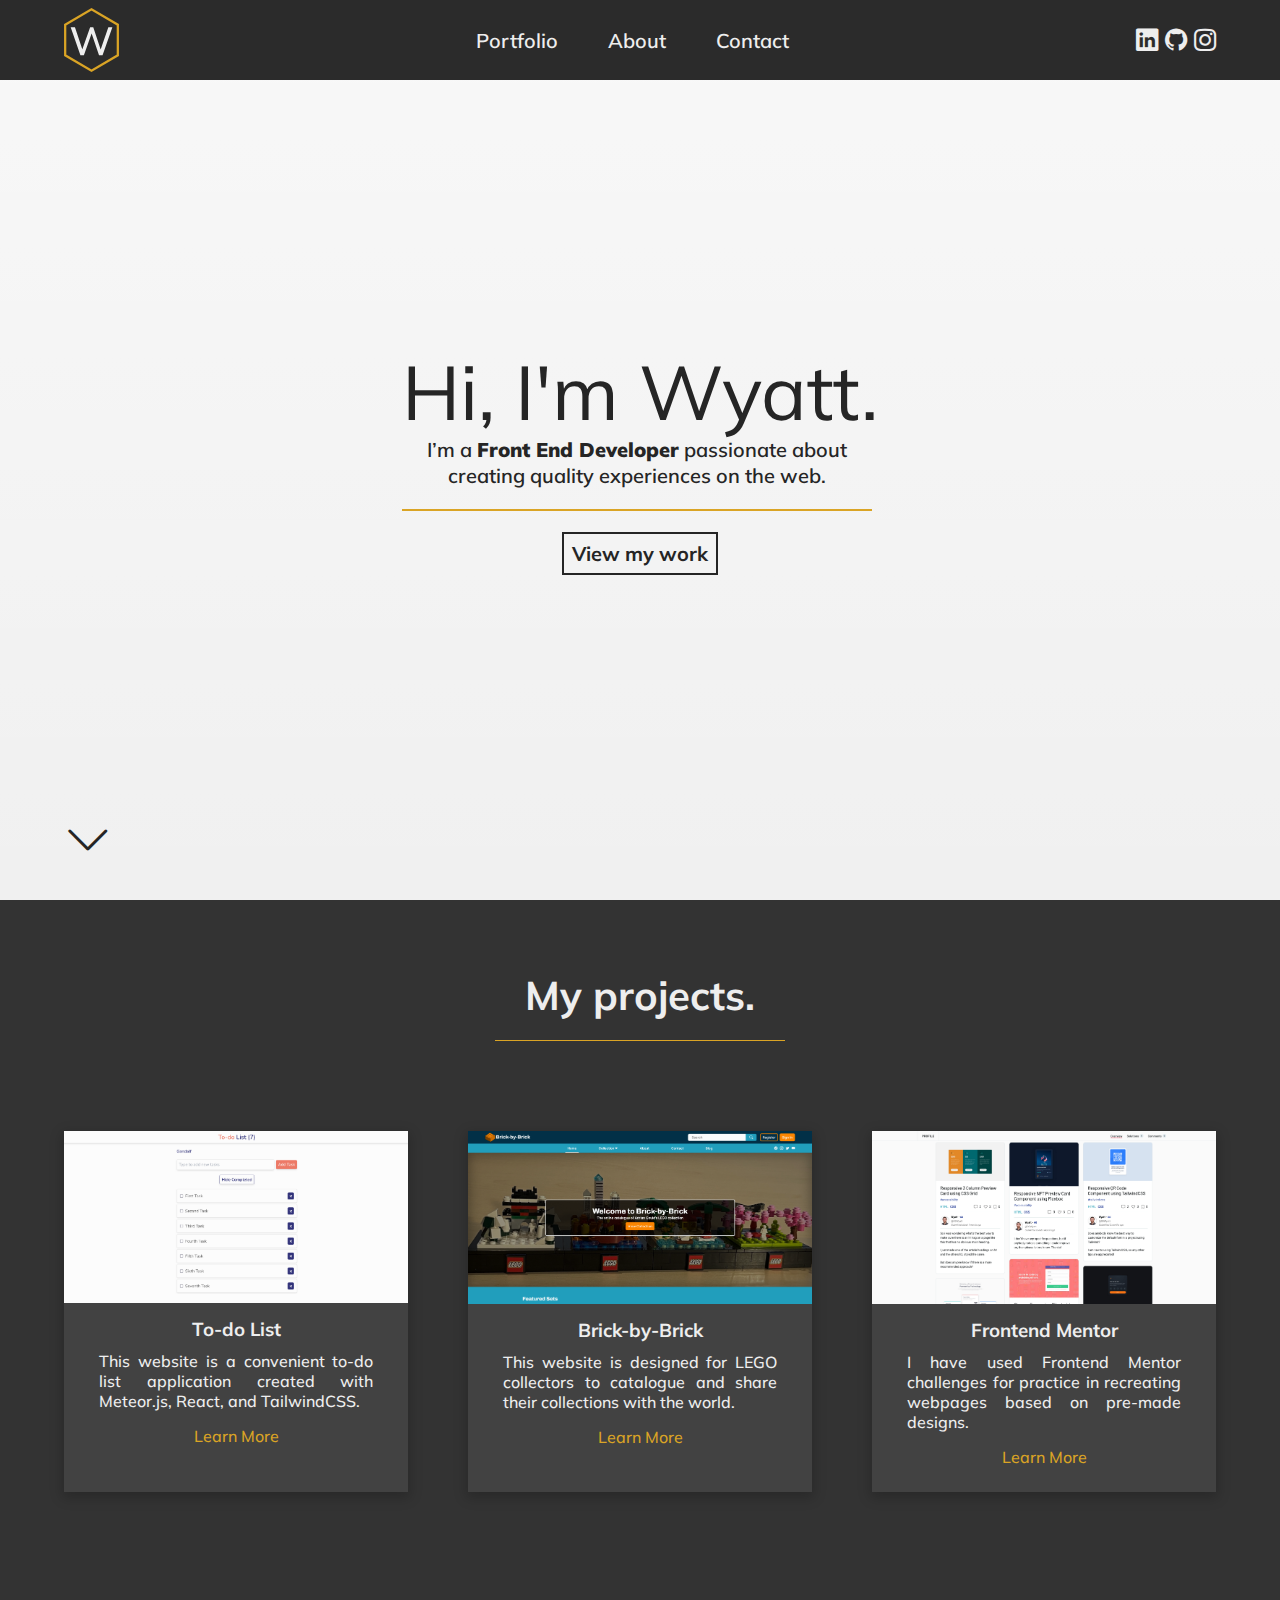
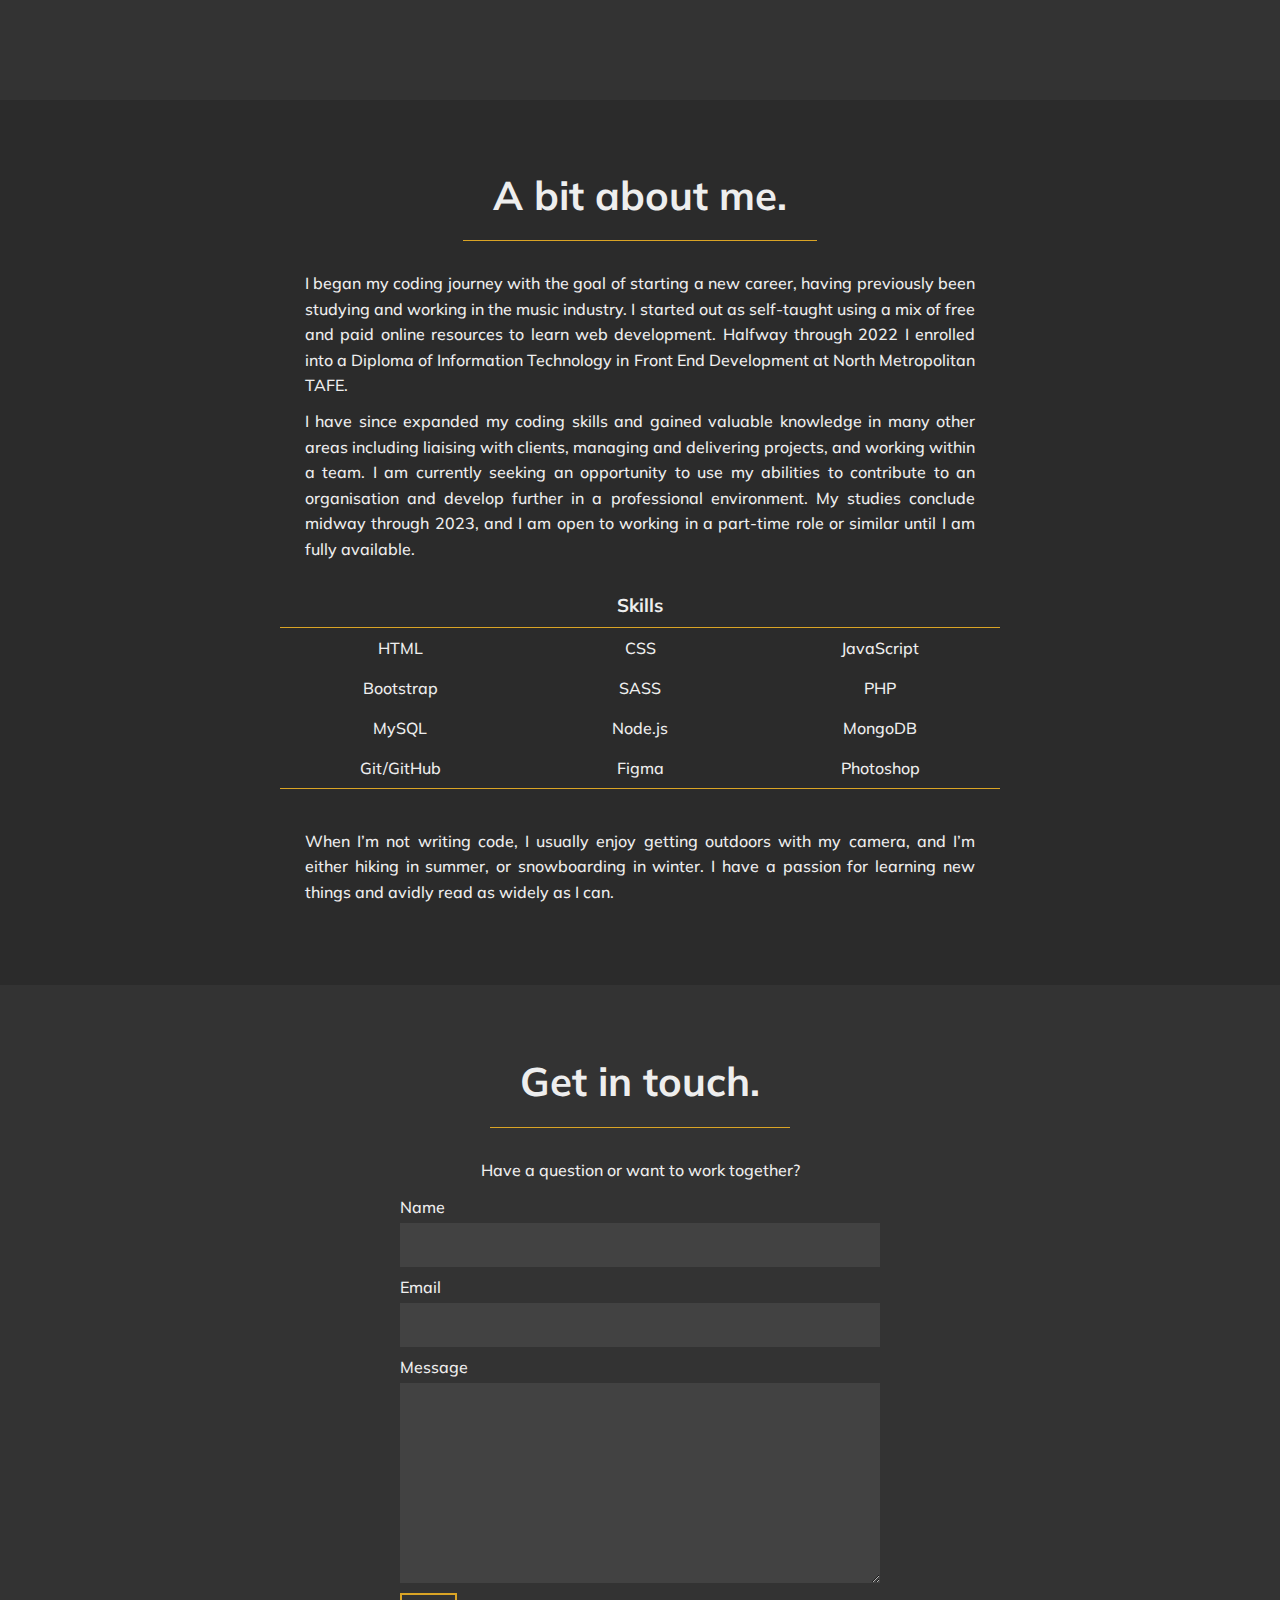
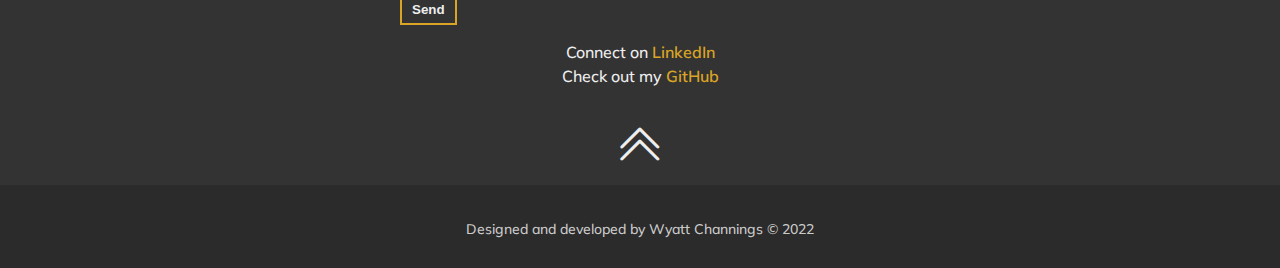
==== commit 52af7f75: "Add custom selection color" ====
--- a/index.html
+++ b/index.html
@@ -93,16 +93,16 @@
                             <h3>To-do List</h3>
                             <span class="close link"><i class="bi bi-x-lg"></i></span>
                         </div>
-                        <p>This project was as part of a unit I completed at North Metropolitan TAFE, and involved
+                        <p>This project was done as part of a unit I completed at North Metropolitan TAFE, and involved
                             researching and applying a modern web technology trend. I chose Meteor.js as a framework
                             that I would investigate, learn how to use, and demonstrate it by creating an application.
                         </p>
                         <P>Meteor is an open-source, isomorphic, full-stack JavaScript platform used to build modern
                             web, desktop, and mobile applications. On the front end it can be used with any UI library
-                            such as React or Vue and the back end, Meteor uses Node with MongoDB being integrated as the
+                            such as React or Vue and on the back end, Meteor uses Node with MongoDB integrated as the
                             default database.</P>
                         <p>During this project, I have practiced skills in identifying an emerging web technology,
-                            implementing a new web technology, and reviewing and finalising the implementation process.
+                            implementing the technology, and reviewing and finalising the implementation process.
                             I have also developed skills in server-side programming using JavaScript, and the basics of
                             using React as a UI library with TailwindCSS for styling.</p>
                         <p>This application includes an authentication system where users can register and login to
@@ -177,16 +177,15 @@
                             <h3>Frontend Mentor</h3>
                             <span class="close link"><i class="bi bi-x-lg"></i></span>
                         </div>
-                        <p>Alongside my studies at TAFE, I have been practicing front end development using a variety of
-                            online resources including a website called Frontend Mentor. The purpose of this site is to
-                            give developers practice in creating webpages based on pre-made designs.</p>
+                        <p>Alongside my studies at TAFE, I have been improving my front end development skills using a
+                            variety of online resources including a website called Frontend Mentor. The purpose of this
+                            site is to give developers practice in creating webpages based on pre-made designs.</p>
                         <P>Frontend Mentor offers a range of projects that can be completed using any technology the
                             user would like to practice. I have been solidifying my understanding of HTML, CSS, and
                             JavaScript, as well as using TailwindCSS.</P>
                         <p>Through these challenges, I have primarily developed my CSS skills, including applying
-                            different
-                            layout techniques with both CSS Grid and Flexbox, and structured styling using the BEM
-                            methodology.</p>
+                            different mobile-first layout techniques with both CSS Grid and Flexbox, and structured
+                            styling using the BEM methodology.</p>
                         <p>Links to these projects and live sites can be found on my Frontend Mentor profile page, and
                             other repositories that I have been working on in TAFE, and outside of it, can be found on
                             my GitHub.</p>
@@ -222,7 +221,8 @@
                     <p>I have since expanded my coding skills and gained valuable knowledge in many other areas
                         including liaising with clients, managing and delivering projects, and working within a team. I
                         am currently seeking an opportunity to use my abilities to contribute to an organisation and
-                        develop further in a professional environment. My studies conclude midway through 2023, and I am open
+                        develop further in a professional environment. My studies conclude midway through 2023, and I am
+                        open
                         to working in a part-time role or similar until I am fully available.</p>
                     <div>
                         <h3>Skills</h3>
--- a/css/style.css
+++ b/css/style.css
@@ -143,6 +143,18 @@
     background: var(--scroll-thumb-h);
 }
 
+/* Selection color */
+
+::-moz-selection {
+    color: var(--text-grey-0);
+    background: var(--primary);
+}
+
+::selection {
+    color: var(--text-grey-0);
+    background: var(--primary);
+}
+
 /* Header */
 
 header {
@@ -247,9 +259,10 @@
     margin-bottom: 30px;
 }
 .hero h1 {
-    margin-bottom: 5px;
+    margin-bottom: 12px;
     font-size: 3.5rem; /* 56px */
     font-weight: 400;
+    line-height: 1;
 }
 .hero p {
     max-width: 29.375rem; /* 470px */
@@ -273,6 +286,7 @@
         font-size: 1.25rem; /* 20px */
     }
     .hero h1 {
+        margin-bottom: 7px;
         font-size: 4.25rem; /* 68px */
     }
 }
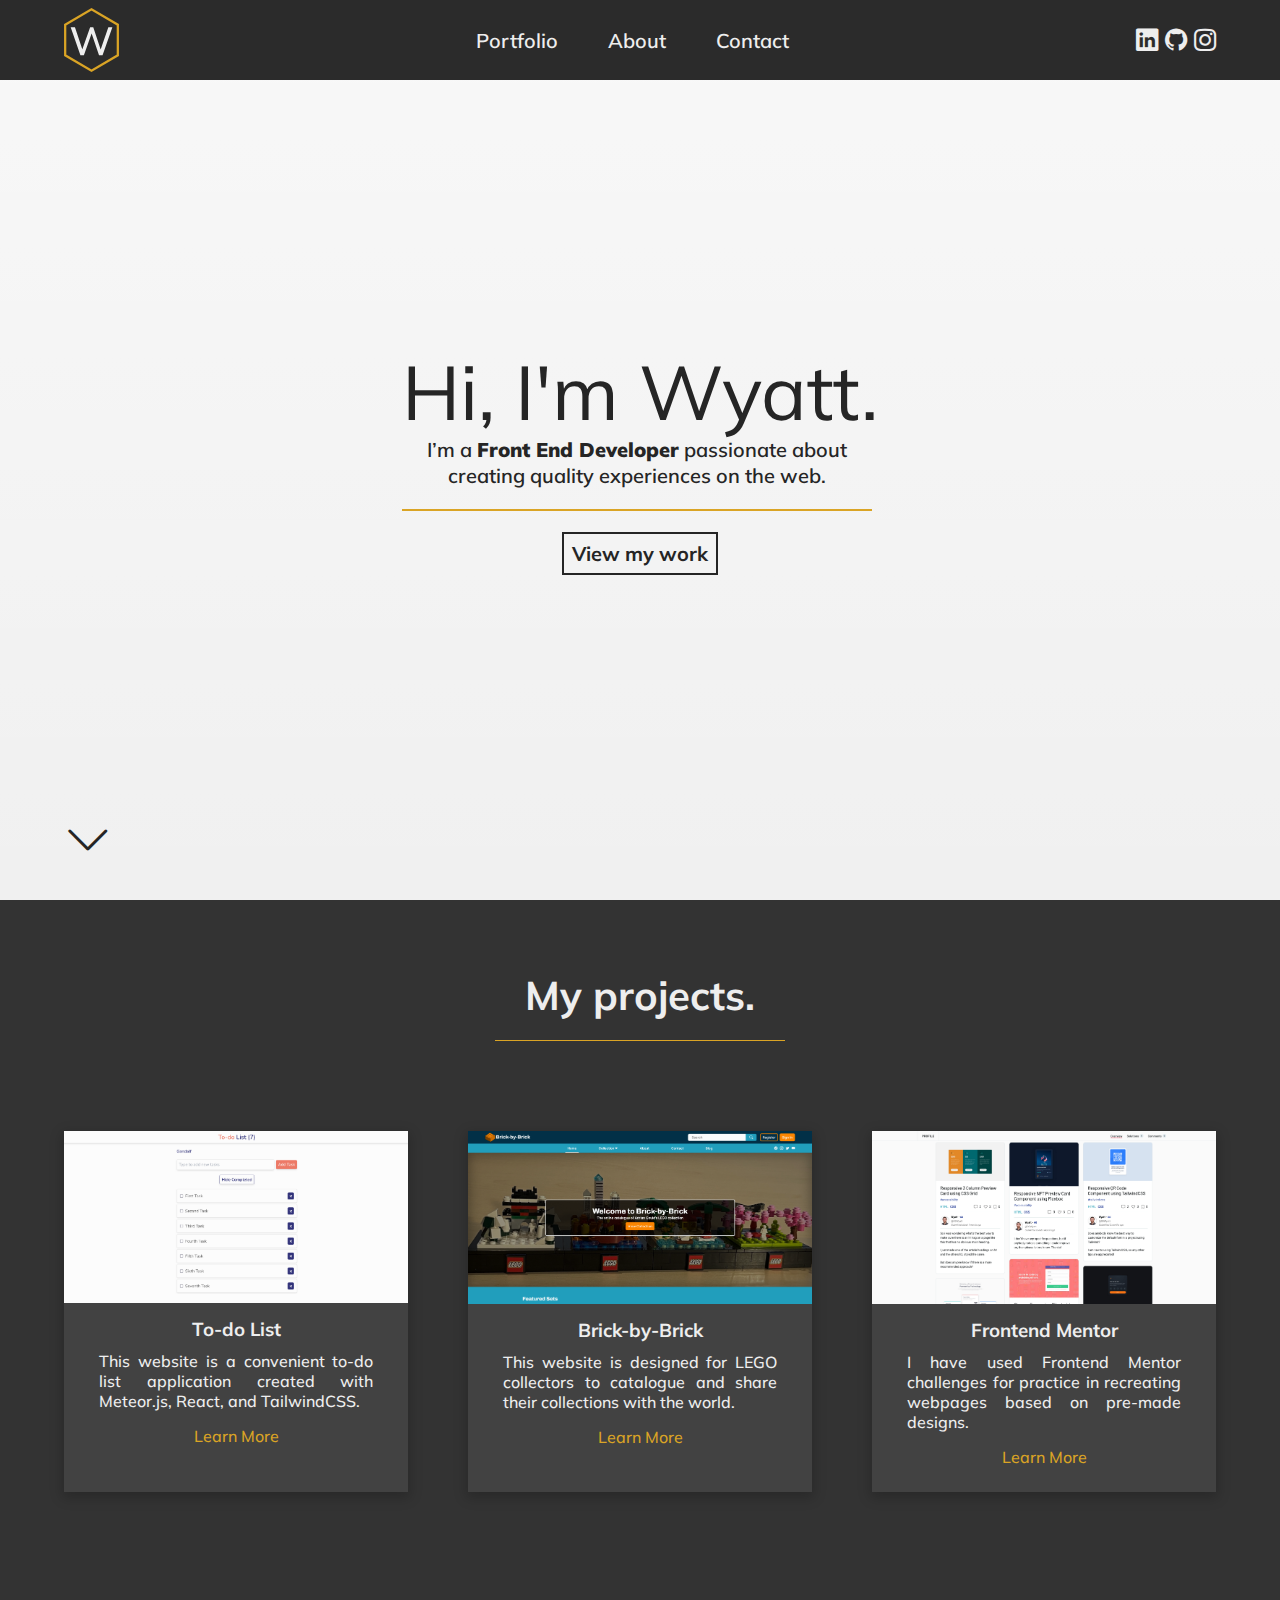
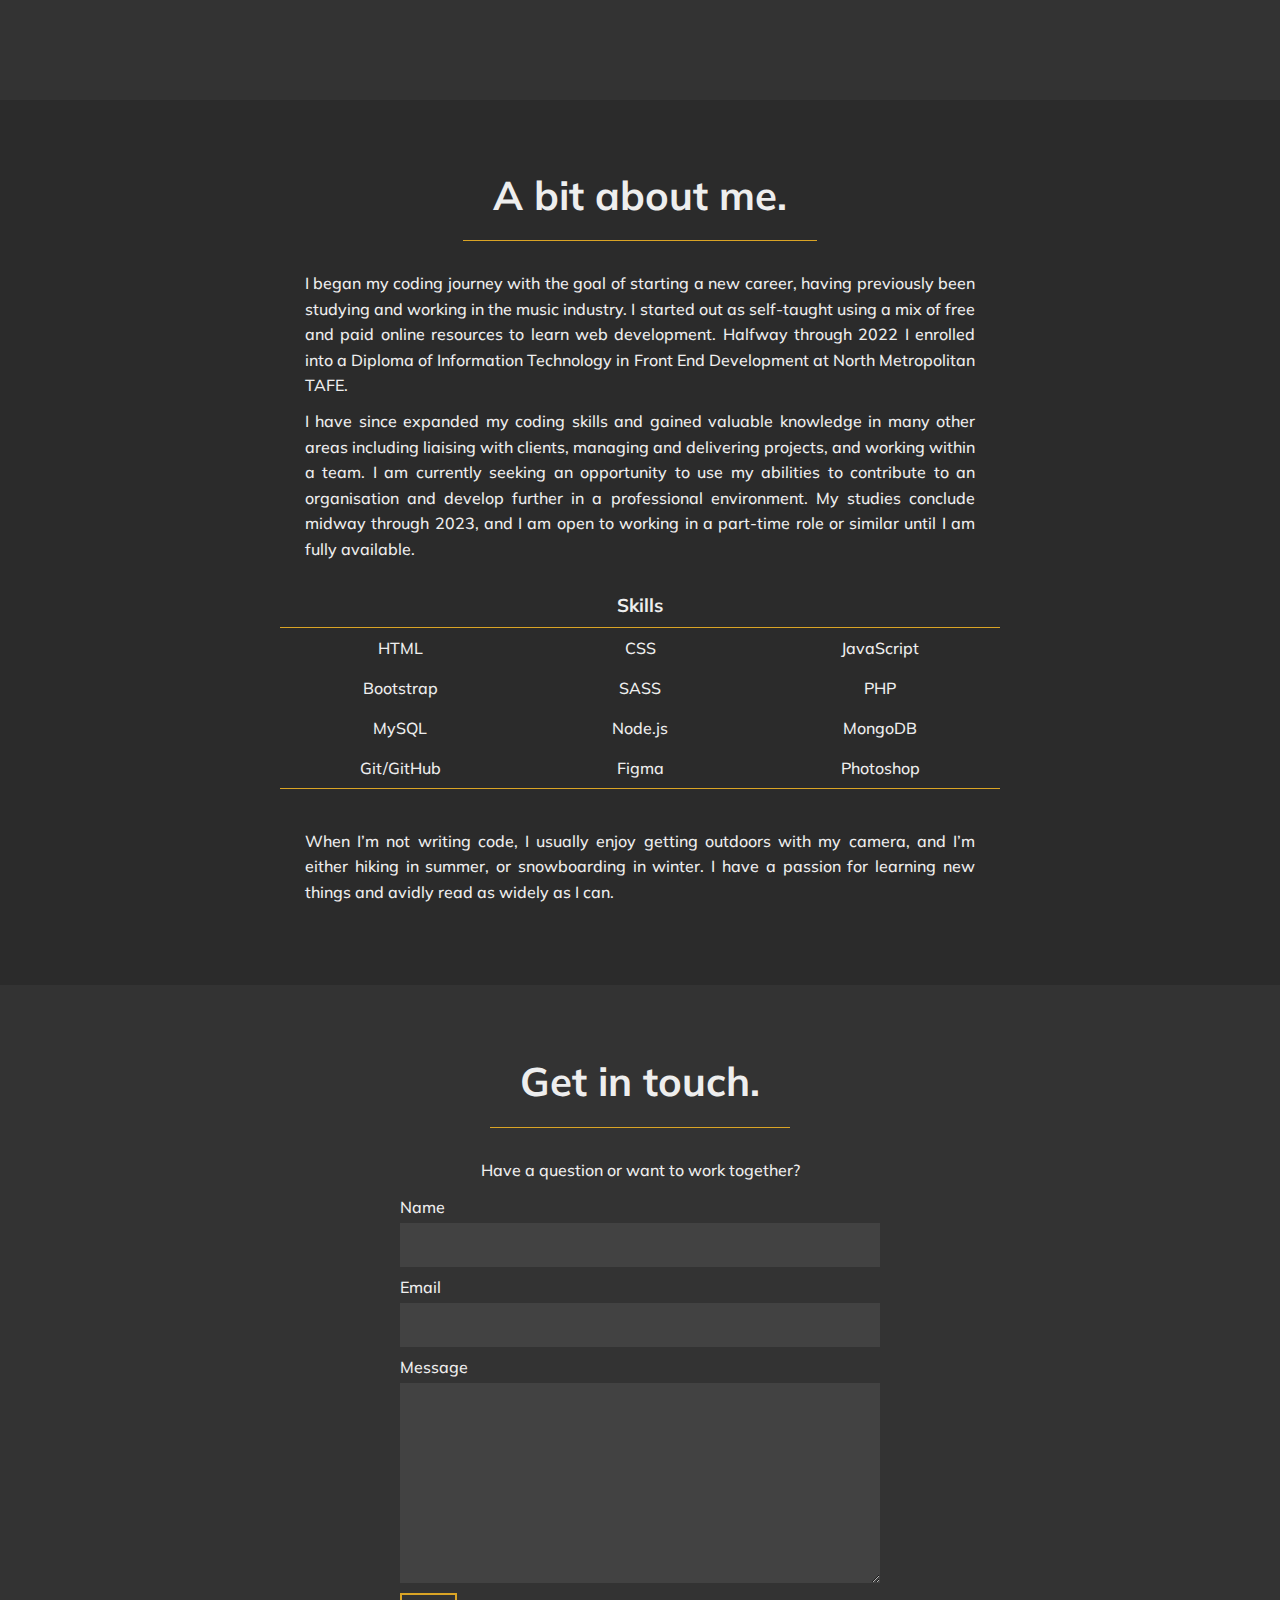
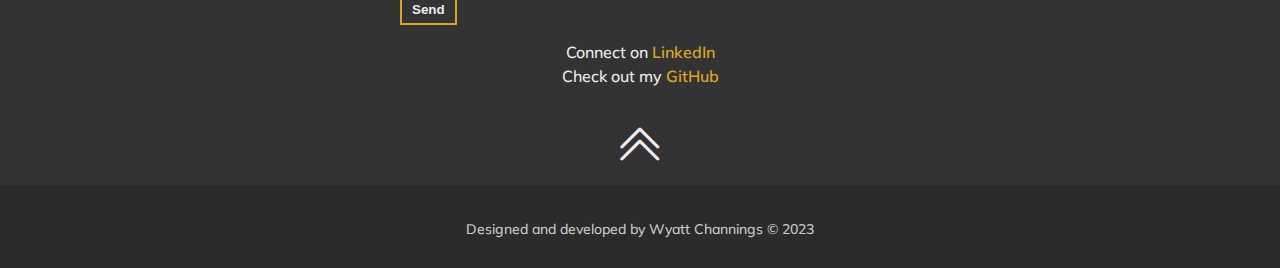
==== commit 9d4d367d: "Update copyright notice" ====
--- a/index.html
+++ b/index.html
@@ -2,292 +2,287 @@
 <html lang="en">
 
 <head>
-    <meta charset="UTF-8">
-    <meta http-equiv="X-UA-Compatible" content="IE=edge">
-    <meta name="viewport" content="width=device-width, initial-scale=1.0">
-    <link rel="stylesheet" href="./css/style.css">
-    <link rel="stylesheet" href="https://cdn.jsdelivr.net/npm/bootstrap-icons@1.9.1/font/bootstrap-icons.css">
-    <link rel="icon" href="./assets/favicon.png" type="image/x-icon">
-    <title>Wyatt Channings</title>
+  <meta charset="UTF-8">
+  <meta http-equiv="X-UA-Compatible" content="IE=edge">
+  <meta name="viewport" content="width=device-width, initial-scale=1.0">
+  <link rel="stylesheet" href="./css/style.css">
+  <link rel="stylesheet" href="https://cdn.jsdelivr.net/npm/bootstrap-icons@1.9.1/font/bootstrap-icons.css">
+  <link rel="icon" href="./assets/favicon.png" type="image/x-icon">
+  <title>Wyatt Channings</title>
 </head>
 
 <body>
-    <main>
-        <header>
-            <a class="skip-link" href='#hero'>Skip to content</a>
-            <div class="container">
-                <nav>
-                    <a class="logo" href="#"><img src="./assets/logo.svg" alt="Logo"></a>
-                    <ul id="navLinks" class="navLinks">
-                        <li><a class="link" href="#portfolio">Portfolio</a></li>
-                        <li><a class="link" href="#about">About</a></li>
-                        <li><a class="link" href="#contact">Contact</a></li>
-                    </ul>
-                    <div class="navLinks">
-                        <a class="icon" href="https://www.linkedin.com/in/wyatt-channings/" target="_blank"
-                            rel="noopener noreferrer" aria-label="LinkedIn" title="LinkedIn"><i
-                                class="bi bi-linkedin"></i></a>
-                        <a class="icon" href="https://github.com/00Wyatt" target="_blank" rel="noopener noreferrer"
-                            aria-label="GitHub" title="GitHub"><i class="bi bi-github"></i></a>
-                        <a class="icon" href="https://www.instagram.com/wyatt.channings/" target="_blank"
-                            aria-label="Instagram" title="Instagram"><i class="bi bi-instagram"></i></a>
-                    </div>
-                    <a id="hamburger" class="hamburger" href="#"><i class="bi bi-list"></i></a>
-                </nav>
-            </div>
-        </header>
-        <section id="hero" class="hero">
-            <div class="container">
-                <div class="content">
-                    <h1>Hi, I'm Wyatt.</h1>
-                    <p>
-                        I’m a <span>Front End Developer</span> passionate about
-                        creating quality experiences on the web.
-                    </p>
-                    <a class="btn btn-grey" href="#portfolio">View my work</a>
-                </div>
-                <div class="chevron">
-                    <i class="bi bi-chevron-down"></i>
-                </div>
-            </div>
-        </section>
-        <section id="portfolio" class="portfolio">
-            <div class="container">
-                <div class="heading">
-                    <h2>My projects.</h2>
-                </div>
-                <div class="cards">
-                    <div class="card">
-                        <img class="tdOpen" src="./assets/images/todolist-screenshot.png" alt="To-do List screenshot.">
-                        <div class="card-text">
-                            <h3 class="tdOpen link">To-do List</h3>
-                            <p>This website is a convenient to-do list application created with Meteor.js, React, and
-                                TailwindCSS.</p>
-                            <button class="link-u open-modal tdOpen">Learn More</button>
-                        </div>
-                    </div>
-                    <div class="card">
-                        <img class="bbOpen" src="./assets/images/bb-screenshot.png" alt="Brick-by-Brick screenshot.">
-                        <div class="card-text">
-                            <h3 class="bbOpen link">Brick-by-Brick</h3>
-                            <p>This website is designed for LEGO collectors to catalogue and share their collections
-                                with the world.</p>
-                            <button class="link-u open-modal bbOpen">Learn More</button>
-                        </div>
-                    </div>
-                    <div class="card">
-                        <img class="fmOpen" src="./assets/images/frontend-mentor-screenshot.png"
-                            alt="Frontend Mentor screenshot.">
-                        <div class="card-text">
-                            <h3 class="fmOpen link">Frontend Mentor</h3>
-                            <p>I have used Frontend Mentor challenges for practice in recreating webpages based on
-                                pre-made designs.</p>
-                            <button class="link-u open-modal fmOpen">Learn More</button>
-                        </div>
-                    </div>
-                </div>
-                <!-- To-do List Modal -->
-                <div id="tdModal" class="modal">
-                    <div class="modal-container">
-                        <div class="modal-heading">
-                            <h3>To-do List</h3>
-                            <span class="close link"><i class="bi bi-x-lg"></i></span>
-                        </div>
-                        <p>This project was done as part of a unit I completed at North Metropolitan TAFE, and involved
-                            researching and applying a modern web technology trend. I chose Meteor.js as a framework
-                            that I would investigate, learn how to use, and demonstrate it by creating an application.
-                        </p>
-                        <P>Meteor is an open-source, isomorphic, full-stack JavaScript platform used to build modern
-                            web, desktop, and mobile applications. On the front end it can be used with any UI library
-                            such as React or Vue and on the back end, Meteor uses Node with MongoDB integrated as the
-                            default database.</P>
-                        <p>During this project, I have practiced skills in identifying an emerging web technology,
-                            implementing the technology, and reviewing and finalising the implementation process.
-                            I have also developed skills in server-side programming using JavaScript, and the basics of
-                            using React as a UI library with TailwindCSS for styling.</p>
-                        <p>This application includes an authentication system where users can register and login to
-                            their accounts, and a tasks component where users can create a list and check off tasks as
-                            they are completed.</p>
-                        <div class="modal-links">
-                            <a class="link-u" href="https://github.com/00Wyatt/todos-app" target="_blank"
-                                rel="noopener noreferrer">View Repository</a>
-                            <a class="link-u" href="https://to-dolist.meteorapp.com/" target="_blank"
-                                rel="noopener noreferrer">View Live Site</a>
-                        </div>
-                        <div class="modal-images">
-                            <a href="https://to-dolist.meteorapp.com/" target="_blank" rel="noopener noreferrer">
-                                <img src="./assets/images/todolist-login-screenshot.png"
-                                    alt="To-do List login screenshot."></a>
-                            <a href="https://to-dolist.meteorapp.com/" target="_blank" rel="noopener noreferrer"><img
-                                    src="./assets/images/todolist-screenshot.png"
-                                    alt="To-do List main page screenshot."></a>
-                        </div>
-                    </div>
-                </div>
-                <!-- Brick-by-Brick Modal -->
-                <div id="bbModal" class="modal">
-                    <div class="modal-container">
-                        <div class="modal-heading">
-                            <h3>Brick-by-Brick</h3>
-                            <span class="close link"><i class="bi bi-x-lg"></i></span>
-                        </div>
-                        <p>This project involves creating an online cataloguing application for LEGO collections,
-                            and is currently being completed at North Metropolitan TAFE. The client involved, needs
-                            a solution to keep track of his LEGO sets in a digital format, and wants to display his
-                            collection online.</p>
-                        <P>I have been involved in all aspects of this project, from the initial discussions with
-                            the client, to planning and design, and now creating a prototype of the website. Our team
-                            has just completed the first half of our development plan; next semester we will be
-                            creating a fully functioning web application including a database and authentication
-                            system.</P>
-                        <p>This prototype was built using HTML, SCSS, and JavaScript, and the initial mock-ups were
-                            designed using Figma.</p>
-                        <p>I have gained experience throughout this process in areas such as:</p>
-                        <ul>
-                            <li>Implementing a structured approach to development using agile techniques</li>
-                            <li>Liaising with a client and maintaining frequent progress updates</li>
-                            <li>Conceptualizing and developing ideas based on a client’s needs</li>
-                            <li>Documenting and outlining an agreement of the scope of a project</li>
-                            <li>Developing wireframes, mock-ups, and a prototype from an original design</li>
-                            <li>Leading and facilitating a team</li>
-                        </ul>
-                        <div class="modal-links">
-                            <a class="link-u" href="https://github.com/00Wyatt/brick-by-brick-prototype" target="_blank"
-                                rel="noopener noreferrer">View Repository</a>
-                            <a class="link-u" href="https://wyattchannings.com/brick-by-brick-prototype/"
-                                target="_blank" rel="noopener noreferrer">View Live Site</a>
-                        </div>
-                        <div class="modal-images">
-                            <a href="https://wyattchannings.com/brick-by-brick-prototype/" target="_blank"
-                                rel="noopener noreferrer"><img src="./assets/images/bb-screenshot.png"
-                                    alt="Brick-by-Brick screenshot."></a>
-                            <a href="https://wyattchannings.com/brick-by-brick-prototype/" target="_blank"
-                                rel="noopener noreferrer"><img src="./assets/images/bb-collection-screenshot.png"
-                                    alt="Brick-by-Brick screenshot."></a>
-                            <a href="https://wyattchannings.com/brick-by-brick-prototype/" target="_blank"
-                                rel="noopener noreferrer"><img src="./assets/images/bb-set-show-screenshot.png"
-                                    alt="Brick-by-Brick screenshot."></a>
-                        </div>
-                    </div>
-                </div>
-                <!-- Frontend Mentor Modal -->
-                <div id="fmModal" class="modal">
-                    <div class="modal-container">
-                        <div class="modal-heading">
-                            <h3>Frontend Mentor</h3>
-                            <span class="close link"><i class="bi bi-x-lg"></i></span>
-                        </div>
-                        <p>Alongside my studies at TAFE, I have been improving my front end development skills using a
-                            variety of online resources including a website called Frontend Mentor. The purpose of this
-                            site is to give developers practice in creating webpages based on pre-made designs.</p>
-                        <P>Frontend Mentor offers a range of projects that can be completed using any technology the
-                            user would like to practice. I have been solidifying my understanding of HTML, CSS, and
-                            JavaScript, as well as using TailwindCSS.</P>
-                        <p>Through these challenges, I have primarily developed my CSS skills, including applying
-                            different mobile-first layout techniques with both CSS Grid and Flexbox, and structured
-                            styling using the BEM methodology.</p>
-                        <p>Links to these projects and live sites can be found on my Frontend Mentor profile page, and
-                            other repositories that I have been working on in TAFE, and outside of it, can be found on
-                            my GitHub.</p>
-                        <div class="modal-links">
-                            <a class="link-u" href="https://www.frontendmentor.io/profile/00Wyatt" target="_blank"
-                                rel="noopener noreferrer">View Frontend Mentor</a>
-                            <a class="link-u" href="https://github.com/00Wyatt" target="_blank"
-                                rel="noopener noreferrer">View GitHub</a>
-                        </div>
-                        <div class="modal-images">
-                            <a href="https://www.frontendmentor.io/profile/00Wyatt" target="_blank"
-                                rel="noopener noreferrer"><img src="./assets/images/frontend-mentor-screenshot.png"
-                                    alt="Frontend Mentor completed challenges screenshot."></a>
-                            <a href="https://www.frontendmentor.io/profile/00Wyatt" target="_blank"
-                                rel="noopener noreferrer"><img
-                                    src="./assets/images/frontend-mentor-project-screenshot.png"
-                                    alt="Frontend Mentor project screenshot."></a>
-                        </div>
-                    </div>
-                </div>
-            </div>
-        </section>
-        <section id="about" class="about">
-            <div class="container">
-                <div class="heading">
-                    <h2>A bit about me.</h2>
-                </div>
-                <div class="content">
-                    <p>I began my coding journey with the goal of starting a new career, having previously been studying
-                        and working in the music industry. I started out as self-taught using a mix of free and paid
-                        online resources to learn web development. Halfway through 2022 I enrolled into a Diploma of
-                        Information Technology in Front End Development at North Metropolitan TAFE.</p>
-                    <p>I have since expanded my coding skills and gained valuable knowledge in many other areas
-                        including liaising with clients, managing and delivering projects, and working within a team. I
-                        am currently seeking an opportunity to use my abilities to contribute to an organisation and
-                        develop further in a professional environment. My studies conclude midway through 2023, and I am
-                        open
-                        to working in a part-time role or similar until I am fully available.</p>
-                    <div>
-                        <h3>Skills</h3>
-                        <ul class="skills">
-                            <li>HTML</li>
-                            <li>CSS</li>
-                            <li>JavaScript</li>
-                            <li>Bootstrap</li>
-                            <li>SASS</li>
-                            <li>PHP</li>
-                            <li>MySQL</li>
-                            <li>Node.js</li>
-                            <li>MongoDB</li>
-                            <li>Git/GitHub</li>
-                            <li>Figma</li>
-                            <li>Photoshop</li>
-                        </ul>
-                    </div>
-                    <p>When I’m not writing code, I usually enjoy getting outdoors with my camera, and I’m either hiking
-                        in summer, or snowboarding in winter. I have a passion for learning new things and avidly read
-                        as widely as I can.</p>
-                </div>
-            </div>
-        </section>
-        <section id="contact" class="contact">
-            <div class="container">
-                <div class="heading">
-                    <h2>Get in touch.</h2>
-                </div>
-                <div class="content">
-                    <p>Have a question or want to work together?</p>
-                    <form id="form" action="https://formsubmit.co/3c68556da94d174965e6408ddc34e238" method="POST">
-                        <!-- Redirect -->
-                        <input type="hidden" name="_next" value="https://wyattchannings.com#contact">
-                        <!-- Honeypot -->
-                        <input type="text" name="_honey" style="display:none">
-                        <!-- Disable reCAPTCHA -->
-                        <input type="hidden" name="_captcha" value="false">
-                        <!-- Email template -->
-                        <input type="hidden" name="_template" value="box">
-                        <label for="name">Name</label>
-                        <input type="text" id="name" name="name" required>
-                        <label for="email">Email</label>
-                        <input type="email" id="email" name="email" required>
-                        <label for="message">Message</label>
-                        <textarea id="message" name="message" required></textarea>
-                        <button class="btn btn-primary" type="submit">Send</button>
-                    </form>
-                    <p>Connect on <a class="link-u" href="https://www.linkedin.com/in/wyatt-channings/" target="_blank"
-                            rel="noopener noreferrer">LinkedIn</a></p>
-                    <p>Check out my <a class="link-u" href="https://github.com/00Wyatt" target="_blank"
-                            rel="noopener noreferrer">GitHub</a></p>
-                </div>
-            </div>
-            <div class="chevron">
-                <a href="#"><i class="bi bi-chevron-double-up"></i></a>
-            </div>
-        </section>
-        <footer>
-            <div class="container">
-                <p>Designed and developed by Wyatt Channings © 2022</p>
-            </div>
-        </footer>
-    </main>
-    <script src="./js/script.js"></script>
+  <main>
+    <header>
+      <a class="skip-link" href='#hero'>Skip to content</a>
+      <div class="container">
+        <nav>
+          <a class="logo" href="#"><img src="./assets/logo.svg" alt="Logo"></a>
+          <ul id="navLinks" class="navLinks">
+            <li><a class="link" href="#portfolio">Portfolio</a></li>
+            <li><a class="link" href="#about">About</a></li>
+            <li><a class="link" href="#contact">Contact</a></li>
+          </ul>
+          <div class="navLinks">
+            <a class="icon" href="https://www.linkedin.com/in/wyatt-channings/" target="_blank"
+              rel="noopener noreferrer" aria-label="LinkedIn" title="LinkedIn"><i class="bi bi-linkedin"></i></a>
+            <a class="icon" href="https://github.com/00Wyatt" target="_blank" rel="noopener noreferrer"
+              aria-label="GitHub" title="GitHub"><i class="bi bi-github"></i></a>
+            <a class="icon" href="https://www.instagram.com/wyatt.channings/" target="_blank" aria-label="Instagram"
+              title="Instagram"><i class="bi bi-instagram"></i></a>
+          </div>
+          <a id="hamburger" class="hamburger" href="#"><i class="bi bi-list"></i></a>
+        </nav>
+      </div>
+    </header>
+    <section id="hero" class="hero">
+      <div class="container">
+        <div class="content">
+          <h1>Hi, I'm Wyatt.</h1>
+          <p>
+            I’m a <span>Front End Developer</span> passionate about
+            creating quality experiences on the web.
+          </p>
+          <a class="btn btn-grey" href="#portfolio">View my work</a>
+        </div>
+        <div class="chevron">
+          <i class="bi bi-chevron-down"></i>
+        </div>
+      </div>
+    </section>
+    <section id="portfolio" class="portfolio">
+      <div class="container">
+        <div class="heading">
+          <h2>My projects.</h2>
+        </div>
+        <div class="cards">
+          <div class="card">
+            <img class="tdOpen" src="./assets/images/todolist-screenshot.png" alt="To-do List screenshot.">
+            <div class="card-text">
+              <h3 class="tdOpen link">To-do List</h3>
+              <p>This website is a convenient to-do list application created with Meteor.js, React, and
+                TailwindCSS.</p>
+              <button class="link-u open-modal tdOpen">Learn More</button>
+            </div>
+          </div>
+          <div class="card">
+            <img class="bbOpen" src="./assets/images/bb-screenshot.png" alt="Brick-by-Brick screenshot.">
+            <div class="card-text">
+              <h3 class="bbOpen link">Brick-by-Brick</h3>
+              <p>This website is designed for LEGO collectors to catalogue and share their collections
+                with the world.</p>
+              <button class="link-u open-modal bbOpen">Learn More</button>
+            </div>
+          </div>
+          <div class="card">
+            <img class="fmOpen" src="./assets/images/frontend-mentor-screenshot.png" alt="Frontend Mentor screenshot.">
+            <div class="card-text">
+              <h3 class="fmOpen link">Frontend Mentor</h3>
+              <p>I have used Frontend Mentor challenges for practice in recreating webpages based on
+                pre-made designs.</p>
+              <button class="link-u open-modal fmOpen">Learn More</button>
+            </div>
+          </div>
+        </div>
+        <!-- To-do List Modal -->
+        <div id="tdModal" class="modal">
+          <div class="modal-container">
+            <div class="modal-heading">
+              <h3>To-do List</h3>
+              <span class="close link"><i class="bi bi-x-lg"></i></span>
+            </div>
+            <p>This project was done as part of a unit I completed at North Metropolitan TAFE, and involved
+              researching and applying a modern web technology trend. I chose Meteor.js as a framework
+              that I would investigate, learn how to use, and demonstrate it by creating an application.
+            </p>
+            <P>Meteor is an open-source, isomorphic, full-stack JavaScript platform used to build modern
+              web, desktop, and mobile applications. On the front end it can be used with any UI library
+              such as React or Vue and on the back end, Meteor uses Node with MongoDB integrated as the
+              default database.</P>
+            <p>During this project, I have practiced skills in identifying an emerging web technology,
+              implementing the technology, and reviewing and finalising the implementation process.
+              I have also developed skills in server-side programming using JavaScript, and the basics of
+              using React as a UI library with TailwindCSS for styling.</p>
+            <p>This application includes an authentication system where users can register and login to
+              their accounts, and a tasks component where users can create a list and check off tasks as
+              they are completed.</p>
+            <div class="modal-links">
+              <a class="link-u" href="https://github.com/00Wyatt/todos-app" target="_blank"
+                rel="noopener noreferrer">View Repository</a>
+              <a class="link-u" href="https://to-dolist.meteorapp.com/" target="_blank" rel="noopener noreferrer">View
+                Live Site</a>
+            </div>
+            <div class="modal-images">
+              <a href="https://to-dolist.meteorapp.com/" target="_blank" rel="noopener noreferrer">
+                <img src="./assets/images/todolist-login-screenshot.png" alt="To-do List login screenshot."></a>
+              <a href="https://to-dolist.meteorapp.com/" target="_blank" rel="noopener noreferrer"><img
+                  src="./assets/images/todolist-screenshot.png" alt="To-do List main page screenshot."></a>
+            </div>
+          </div>
+        </div>
+        <!-- Brick-by-Brick Modal -->
+        <div id="bbModal" class="modal">
+          <div class="modal-container">
+            <div class="modal-heading">
+              <h3>Brick-by-Brick</h3>
+              <span class="close link"><i class="bi bi-x-lg"></i></span>
+            </div>
+            <p>This project involves creating an online cataloguing application for LEGO collections,
+              and is currently being completed at North Metropolitan TAFE. The client involved, needs
+              a solution to keep track of his LEGO sets in a digital format, and wants to display his
+              collection online.</p>
+            <P>I have been involved in all aspects of this project, from the initial discussions with
+              the client, to planning and design, and now creating a prototype of the website. Our team
+              has just completed the first half of our development plan; next semester we will be
+              creating a fully functioning web application including a database and authentication
+              system.</P>
+            <p>This prototype was built using HTML, SCSS, and JavaScript, and the initial mock-ups were
+              designed using Figma.</p>
+            <p>I have gained experience throughout this process in areas such as:</p>
+            <ul>
+              <li>Implementing a structured approach to development using agile techniques</li>
+              <li>Liaising with a client and maintaining frequent progress updates</li>
+              <li>Conceptualizing and developing ideas based on a client’s needs</li>
+              <li>Documenting and outlining an agreement of the scope of a project</li>
+              <li>Developing wireframes, mock-ups, and a prototype from an original design</li>
+              <li>Leading and facilitating a team</li>
+            </ul>
+            <div class="modal-links">
+              <a class="link-u" href="https://github.com/00Wyatt/brick-by-brick-prototype" target="_blank"
+                rel="noopener noreferrer">View Repository</a>
+              <a class="link-u" href="https://wyattchannings.com/brick-by-brick-prototype/" target="_blank"
+                rel="noopener noreferrer">View Live Site</a>
+            </div>
+            <div class="modal-images">
+              <a href="https://wyattchannings.com/brick-by-brick-prototype/" target="_blank"
+                rel="noopener noreferrer"><img src="./assets/images/bb-screenshot.png"
+                  alt="Brick-by-Brick screenshot."></a>
+              <a href="https://wyattchannings.com/brick-by-brick-prototype/" target="_blank"
+                rel="noopener noreferrer"><img src="./assets/images/bb-collection-screenshot.png"
+                  alt="Brick-by-Brick screenshot."></a>
+              <a href="https://wyattchannings.com/brick-by-brick-prototype/" target="_blank"
+                rel="noopener noreferrer"><img src="./assets/images/bb-set-show-screenshot.png"
+                  alt="Brick-by-Brick screenshot."></a>
+            </div>
+          </div>
+        </div>
+        <!-- Frontend Mentor Modal -->
+        <div id="fmModal" class="modal">
+          <div class="modal-container">
+            <div class="modal-heading">
+              <h3>Frontend Mentor</h3>
+              <span class="close link"><i class="bi bi-x-lg"></i></span>
+            </div>
+            <p>Alongside my studies at TAFE, I have been improving my front end development skills using a
+              variety of online resources including a website called Frontend Mentor. The purpose of this
+              site is to give developers practice in creating webpages based on pre-made designs.</p>
+            <P>Frontend Mentor offers a range of projects that can be completed using any technology the
+              user would like to practice. I have been solidifying my understanding of HTML, CSS, and
+              JavaScript, as well as using TailwindCSS.</P>
+            <p>Through these challenges, I have primarily developed my CSS skills, including applying
+              different mobile-first layout techniques with both CSS Grid and Flexbox, and structured
+              styling using the BEM methodology.</p>
+            <p>Links to these projects and live sites can be found on my Frontend Mentor profile page, and
+              other repositories that I have been working on in TAFE, and outside of it, can be found on
+              my GitHub.</p>
+            <div class="modal-links">
+              <a class="link-u" href="https://www.frontendmentor.io/profile/00Wyatt" target="_blank"
+                rel="noopener noreferrer">View Frontend Mentor</a>
+              <a class="link-u" href="https://github.com/00Wyatt" target="_blank" rel="noopener noreferrer">View
+                GitHub</a>
+            </div>
+            <div class="modal-images">
+              <a href="https://www.frontendmentor.io/profile/00Wyatt" target="_blank" rel="noopener noreferrer"><img
+                  src="./assets/images/frontend-mentor-screenshot.png"
+                  alt="Frontend Mentor completed challenges screenshot."></a>
+              <a href="https://www.frontendmentor.io/profile/00Wyatt" target="_blank" rel="noopener noreferrer"><img
+                  src="./assets/images/frontend-mentor-project-screenshot.png"
+                  alt="Frontend Mentor project screenshot."></a>
+            </div>
+          </div>
+        </div>
+      </div>
+    </section>
+    <section id="about" class="about">
+      <div class="container">
+        <div class="heading">
+          <h2>A bit about me.</h2>
+        </div>
+        <div class="content">
+          <p>I began my coding journey with the goal of starting a new career, having previously been studying
+            and working in the music industry. I started out as self-taught using a mix of free and paid
+            online resources to learn web development. Halfway through 2022 I enrolled into a Diploma of
+            Information Technology in Front End Development at North Metropolitan TAFE.</p>
+          <p>I have since expanded my coding skills and gained valuable knowledge in many other areas
+            including liaising with clients, managing and delivering projects, and working within a team. I
+            am currently seeking an opportunity to use my abilities to contribute to an organisation and
+            develop further in a professional environment. My studies conclude midway through 2023, and I am
+            open
+            to working in a part-time role or similar until I am fully available.</p>
+          <div>
+            <h3>Skills</h3>
+            <ul class="skills">
+              <li>HTML</li>
+              <li>CSS</li>
+              <li>JavaScript</li>
+              <li>Bootstrap</li>
+              <li>SASS</li>
+              <li>PHP</li>
+              <li>MySQL</li>
+              <li>Node.js</li>
+              <li>MongoDB</li>
+              <li>Git/GitHub</li>
+              <li>Figma</li>
+              <li>Photoshop</li>
+            </ul>
+          </div>
+          <p>When I’m not writing code, I usually enjoy getting outdoors with my camera, and I’m either hiking
+            in summer, or snowboarding in winter. I have a passion for learning new things and avidly read
+            as widely as I can.</p>
+        </div>
+      </div>
+    </section>
+    <section id="contact" class="contact">
+      <div class="container">
+        <div class="heading">
+          <h2>Get in touch.</h2>
+        </div>
+        <div class="content">
+          <p>Have a question or want to work together?</p>
+          <form id="form" action="https://formsubmit.co/3c68556da94d174965e6408ddc34e238" method="POST">
+            <!-- Redirect -->
+            <input type="hidden" name="_next" value="https://wyattchannings.com#contact">
+            <!-- Honeypot -->
+            <input type="text" name="_honey" style="display:none">
+            <!-- Disable reCAPTCHA -->
+            <input type="hidden" name="_captcha" value="false">
+            <!-- Email template -->
+            <input type="hidden" name="_template" value="box">
+            <label for="name">Name</label>
+            <input type="text" id="name" name="name" required>
+            <label for="email">Email</label>
+            <input type="email" id="email" name="email" required>
+            <label for="message">Message</label>
+            <textarea id="message" name="message" required></textarea>
+            <button class="btn btn-primary" type="submit">Send</button>
+          </form>
+          <p>Connect on <a class="link-u" href="https://www.linkedin.com/in/wyatt-channings/" target="_blank"
+              rel="noopener noreferrer">LinkedIn</a></p>
+          <p>Check out my <a class="link-u" href="https://github.com/00Wyatt" target="_blank"
+              rel="noopener noreferrer">GitHub</a></p>
+        </div>
+      </div>
+      <div class="chevron">
+        <a href="#"><i class="bi bi-chevron-double-up"></i></a>
+      </div>
+    </section>
+    <footer>
+      <div class="container">
+        <p>Designed and developed by Wyatt Channings © 2023</p>
+      </div>
+    </footer>
+  </main>
+  <script src="./js/script.js"></script>
 </body>
 
 </html>